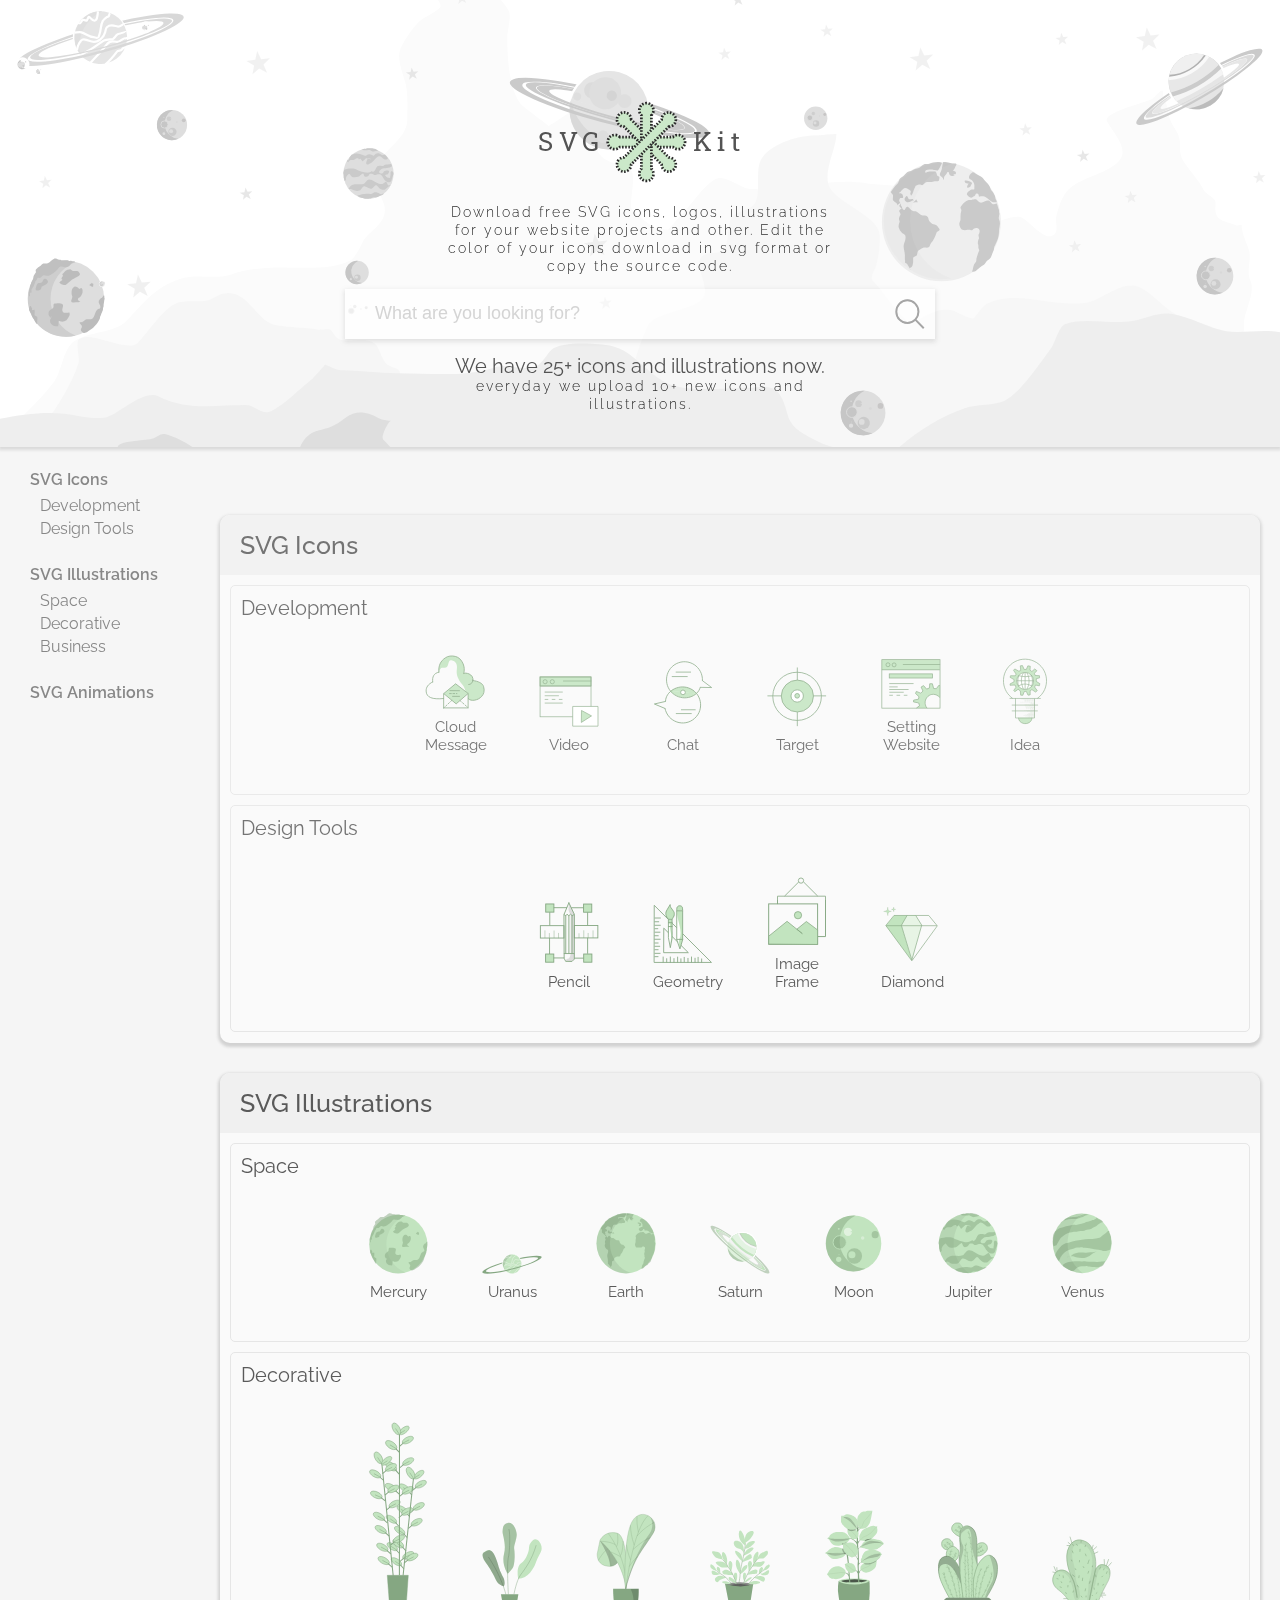
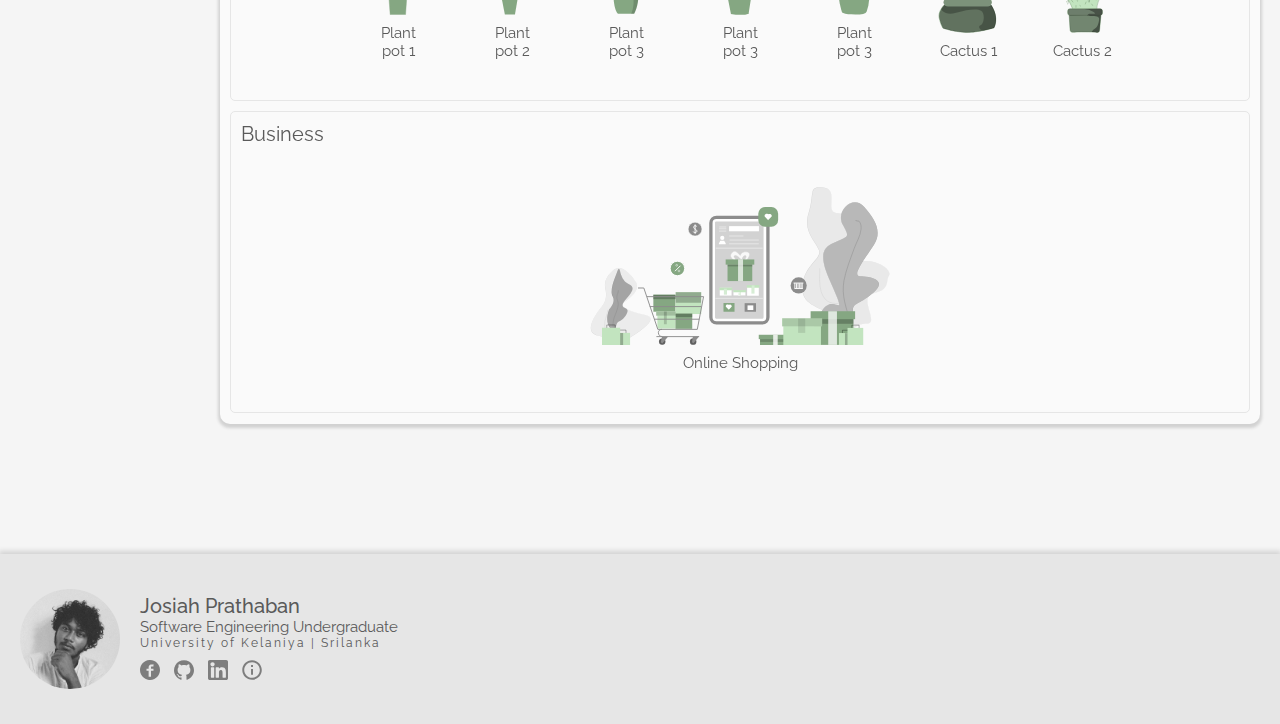
==== index.html @ 0be8b029 "add more svg's" ====
<!DOCTYPE html>
<html lang="en">

<head>
    <meta name="google-site-verification" content="XwmjQ0ol72VMu7U_x7olrv7PU5huY90fAf9SFKmdk5U" />
    <meta charset="UTF-8">
    <meta http-equiv="X-UA-Compatible" content="IE=edge">
    <meta name="viewport" content="width=device-width, initial-scale=1.0">
    <meta name="description" content="Download free SVG icons, logos, images for your website projects and other. Edit the color of your icons download in svg format or copy the source code.">
    <title>SVG-Kit</title>
    <link rel="icon" href="lib/images/svg-kit-icon.svg" type="image/svg" sizes="16x16">
    <link rel="stylesheet" href="lib/css/style.css">
    <link rel="stylesheet" href="lib/jquery-ui-1.12.1.custom/jquery-ui.css">
    <script src="lib/jquery-3.5.1/jquery-3.5.1.min.js"></script>
    <script src="lib/jquery-ui-1.12.1.custom/jquery-ui.js"></script>
</head>

<body>
    <div class="preload" id="loading">
        <img src="lib/images/loading.svg">
    </div>

    <div class="header">

        <img src="lib/images/svg-kit.svg"><br/>
        <p> Download free SVG icons, logos, illustrations for your website projects and other. Edit the color of your icons download in svg format or copy the source code.</p><br/>
        <div class="search"><input id="search" type="text" placeholder="What are you looking for?">
            <a id="searchbutton"><img src="lib/images/search-svgrepo-com.svg"></a>
            <a id="clearbutton">&times</a>
        </div>

    </div>
    <div class="navback" id="navback"></div>

    <div class="git" id="git">
        <iframe src="https://ghbtns.com/github-btn.html?user=josiahprathaban&repo=svg-kit&type=star&count=true" frameborder="0" scrolling="0" width="80" height="20" title="GitHub"></iframe>
        <iframe src="https://ghbtns.com/github-btn.html?user=josiahprathaban&type=follow&count=true" frameborder="0" scrolling="0" width="200" height="20" title="GitHub"></iframe>
    </div>
    <div id="mobilenav">
        <span class="mobilenav">&#9776;</span>
        <img src="lib/images/svg-kit.svg"><br><br>
    </div>
    <div class="contend">
        <div>

            <div class="nav" id="nav">
                <div class="navclose"><a>&times</a></div>
                <a href="#icons" class="main"> SVG Icons</a>
                <a href="#development" class="sub"> Development</a>
                <a href="#designTools" class="sub"> Design Tools</a>

                <a href="#illustrations" class="main"> SVG Illustrations</a>
                <a href="#space" class="sub"> Space</a>
                <a href="#decorative" class="sub"> Decorative</a>
                <a href="#business" class="sub"> Business</a>

                <a href="#illustrations" class="main"> SVG Animations</a>
            </div>
        </div>

        <div>
            <div id="searchResult">Search Result:
                <span id="notfound"> Secrch not found!</span>
                <div class="result"></div>
            </div>
            <div id="icons" class="icons-grid">
                <h1>SVG Icons</h1>
                <div id="development" class="cato">
                    <h4>Development</h4>
                    <a class="downloadable">
                        <div class="icon" name="Cloud Message">
                            <img src="res/Icons/Development/cloud-message.svg">
                            <h3>Cloud Message</h3>

                        </div>
                    </a>
                    <a class="downloadable">
                        <div class="icon" name="Video">
                            <img src="res/Icons/Development/video.svg">
                            <h3>Video</h3>

                        </div>
                    </a>
                    <a class="downloadable">
                        <div class="icon" name="Chat">
                            <img src="res/Icons/Development/chat.svg">
                            <h3>Chat</h3>

                        </div>
                    </a>

                    <a class="downloadable">
                        <div class="icon" name="Target">
                            <img src="res/Icons/Development/target.svg">
                            <h3>Target</h3>

                        </div>
                    </a>
                    <a class="downloadable">
                        <div class="icon" name="Setting Website">
                            <img src="res/Icons/Development/setting-website.svg">
                            <h3>Setting Website</h3>

                        </div>
                    </a>
                    <a class="downloadable">
                        <div class="icon" name="Idea">
                            <img src="res/Icons/Development/idea.svg">
                            <h3>Idea</h3>

                        </div>
                    </a>

                </div>

                <div id="designTools" class="cato">
                    <h4>Design Tools</h4>
                    <a class="downloadable">
                        <div class="icon" name="Pencil">
                            <img src="res/Icons/DesignTools/pencil.svg">
                            <h3>Pencil</h3>

                        </div>
                    </a>
                    <a class="downloadable">
                        <div class="icon" name="Geometry">
                            <img src="res/Icons/DesignTools/geometry.svg">
                            <h3>Geometry</h3>

                        </div>
                    </a>
                    <a class="downloadable">
                        <div class="icon" name="Image Frame">
                            <img src="res/Icons/DesignTools/image-frame.svg">
                            <h3>Image Frame</h3>

                        </div>
                    </a>
                    <a class="downloadable">
                        <div class="icon" name="Diamond">
                            <img src="res/Icons/DesignTools/diamond.svg">
                            <h3>Diamond</h3>

                        </div>
                    </a>

                </div>
            </div>
            <div id="illustrations" class="icons-grid">
                <h1>SVG Illustrations</h1>
                <div id="space" class="cato">
                    <h4>Space</h4>
                    <a class="downloadable">
                        <div class="icon" name="Mercury">
                            <img src="res/Illustrations/space/mercury.svg">
                            <h3>Mercury</h3>
                        </div>
                    </a>
                    <a class="downloadable">
                        <div class="icon" name="Uranus">
                            <img src="res/Illustrations/space/uranus.svg">
                            <h3>Uranus</h3>
                        </div>
                    </a>
                    <a class="downloadable">
                        <div class="icon" name="Earth">
                            <img src="res/Illustrations/space/earth.svg">
                            <h3>Earth</h3>
                        </div>
                    </a>
                    <a class="downloadable">
                        <div class="icon" name="Saturn">
                            <img src="res/Illustrations/space/saturn.svg">
                            <h3>Saturn</h3>
                        </div>
                    </a>
                    <a class="downloadable">
                        <div class="icon" name="Moon">
                            <img src="res/Illustrations/space/moon.svg">
                            <h3>Moon</h3>
                        </div>
                    </a>
                    <a class="downloadable">
                        <div class="icon" name="Jupiter">
                            <img src="res/Illustrations/space/jupiter.svg">
                            <h3>Jupiter</h3>
                        </div>
                    </a>
                    <a class="downloadable">
                        <div class="icon" name="Venus">
                            <img src="res/Illustrations/space/venus.svg">
                            <h3>Venus</h3>
                        </div>
                    </a>
                </div>
                <div id="decorative" class="cato">
                    <h4>Decorative</h4>
                    <a class="downloadable">
                        <div class="icon" name="Plant pot 1">
                            <img src="res/Illustrations/Decrotives/plant1.svg">
                            <h3>Plant pot 1</h3>
                        </div>
                    </a>
                    <a class="downloadable">
                        <div class="icon" name="Plant pot 2">
                            <img src="res/Illustrations/Decrotives/plant2.svg">
                            <h3>Plant pot 2</h3>
                        </div>
                    </a>
                    <a class="downloadable">
                        <div class="icon" name="Plant pot 3">
                            <img src="res/Illustrations/Decrotives/plant3.svg">
                            <h3>Plant pot 3</h3>
                        </div>
                    </a>
                    <a class="downloadable">
                        <div class="icon" name="Plant pot 4">
                            <img src="res/Illustrations/Decrotives/plant4.svg">
                            <h3>Plant pot 3</h3>
                        </div>
                    </a>
                    <a class="downloadable">
                        <div class="icon" name="Plant pot 5">
                            <img src="res/Illustrations/Decrotives/plant5.svg">
                            <h3>Plant pot 3</h3>
                        </div>
                    </a>
                    <a class="downloadable">
                        <div class="icon" name="Plant pot cactus 1">
                            <img src="res/Illustrations/Decrotives/cactus1.svg">
                            <h3>Cactus 1</h3>
                        </div>
                    </a>
                    <a class="downloadable">
                        <div class="icon" name="Plant pot cactus 2">
                            <img src="res/Illustrations/Decrotives/cactus2.svg">
                            <h3>Cactus 2</h3>
                        </div>
                    </a>
                </div>

                <div id="business" class="cato">
                    <h4>Business</h4>
                    <a class="downloadable">
                        <div class="icon image" name="Online Shopping">
                            <img src="res/Illustrations/Busianess/onlineshopping_2.svg">
                            <h3>Online Shopping</h3>
                        </div>
                    </a>
                </div>
            </div>

        </div>
    </div>




    <div class="footer">
        <img src="lib/images/dd.jpg">
        <div>
            <h1>Josiah Prathaban</h1>
            <h4>Software Engineering Undergraduate</h4>
            <h3>University of Kelaniya | Srilanka</h3>
            <a href="https://www.facebook.com/josiah.prathaban" target="_blank"><img src="lib/images/facebook-media-social-like-network-fb-icon.svg"></a>
            <a href="https://github.com/josiahprathaban" target="_blank"><img src="lib/images/github-logo.svg"></a>
            <a href="https://www.linkedin.com/in/josiahprathaban" target="_blank"><img src="lib/images/linkedin.svg"></a>
            <a href="https://josiahprathaban.me/" target="_blank"><img src="lib/images/info_black_24dp.svg"></a>

        </div>

    </div>





    <div id="download_popup" class="popup">

        <div class="popup-content">
            <span class="close">&times;</span>
            <h2></h2>
            <div class="view-grid">
                <div class="view"></div>
                <div>
                    <div class="color-picker-icon">
                        <input type="color" id="border_color" name="favcolor" value="#85a782"><span> : Select Border color</span>

                        <input type="color" id="back_color" name="favcolor" value="#c2e4bf"><span> : Select Background color </span>
                    </div>
                    <div class="color-picker-img">
                        <input type="color" id="color1" name="favcolor" value="#8a8a8a"><span> : Select color 1</span>
                        <input type="color" id="color2" name="favcolor" value="#85a782"><span> : Select color 2</span>
                        <input type="color" id="color3" name="favcolor" value="#c2e4bf"><span> : Select color 3</span>
                        <input type="color" id="color4" name="favcolor" value="#d4d4d4"><span> : Select color 4</span>
                    </div>
                    <div class="a">
                        <a class="download" href-lang='image/svg+xml' download><img height="15px" src="lib/images/down-arrow.svg"> Download SVG</a>
                    </div>
                </div>

            </div>
            <div class="cpy">
                <button id="copy"><img src="lib/images/copy.svg" height="20px"> Copy Code</button>
            </div>

            <div id="code" class="code"></div>

        </div>

    </div>

    <script>
        let numItems = $('.icon').length;


        $(window).on('load', function() {
            $('.header').append("<h5> We have " + numItems + "+ icons and illustrations now.</h5><p>everyday we upload 10+ new icons and illustrations.</p>")
            $('#loading').fadeOut(1000);

        });

        $(".mobilenav").on("click", function() {
            $("#nav").show("slide")
            $(".navback").show()
        })
        $(".navclose a").on("click", function() {
            $("#nav").hide("slide")
            $(".navback").hide()
        })

        let navbar = document.getElementById("nav");
        let sticky = nav.offsetTop;

        $(window).scroll(function() {
                if ($(window).width() > 720) {
                    if (window.pageYOffset >= sticky + 100) {
                        $("#nav").addClass("sticky");

                    } else {
                        $("#nav").removeClass("sticky");
                    }
                } else {

                    if (window.pageYOffset >= sticky + 400) {
                        $("#mobilenav").addClass("stickymob");
                        $("#mobilenav img").show()

                    } else {
                        $("#mobilenav").removeClass("stickymob");
                        $("#mobilenav img").hide()
                    }
                }
            })
            //clean code 

        //$(window).on('resize',function(){  -->
        //     location.reload();
        // }); 


        let popup = document.getElementById("download_popup");
        let navback = document.getElementById("navback");

        $(".downloadable").on("click", function() {
            if ($(this).children('.icon').hasClass('image')) {
                $(".color-picker-icon").hide()
                $(".color-picker-img").show()
                $(".view-grid").addClass('big-grid')
                $(".view").addClass('big-view')
            } else {
                $(".color-picker-img").hide()
                $(".color-picker-icon").show()
                $(".view-grid").removeClass('big-grid')
                $(".view").removeClass('big-view')
            }

            let title = $(this).children('.icon').attr('name');
            $('.popup-content').children('h2').replaceWith("<h2>" + title + "</h2>")
            $('a.download').attr('download', title + ".svg");

            $.get($(this).children('.icon').children('img').attr('src'), function(data) {
                $(".view").append(data)
                $(".view > svg > script").detach()
                $(".view > svg").contents().each(function() {
                    if (this.nodeType === Node.COMMENT_NODE) {
                        $(this).remove();
                    }
                });
                $(".code").text($(".view").html())
                a(String($(".view").html()));

            }, 'text');
            $("#download_popup").fadeIn()

        })

        $(".close").on("click", function() {
            $("#download_popup").fadeOut(function() {
                $(".view").empty()
                $("#border_color").val('#85a782')
                $("#back_color").val('#c2e4bf')
                $("#color1").val('#8a8a8a')
                $("#color2").val('#85a782')
                $("#color3").val('#c2e4bf')
                $("#color4").val('#d4d4d4')
                $('.download').css('background-color', 'rgb(194, 228, 191)');
                $('.close').css('color', 'rgb(133, 167, 130');
                $(".code").css('color', 'rgb(133, 167, 130');
                $('.popup-content').css('border-color', 'rgb(194, 228, 191)');
                $(':root').css('--text-selection', 'rgb(194, 228, 191)');
            });

        })

        $(window).on("click", function(event) {
            if (event.target == navback) {
                $("#nav").hide("slide")
                $(".navback").hide()
            }
            if (event.target == popup) {
                $("#download_popup").fadeOut(function() {
                    $(".view").empty()
                    $("#border_color").val('#85a782')
                    $("#back_color").val('#c2e4bf')
                    $("#color1").val('#8a8a8a')
                    $("#color2").val('#85a782')
                    $("#color3").val('#c2e4bf')
                    $("#color4").val('#d4d4d4')
                    $('.download').css('background-color', 'rgb(194, 228, 191)');
                    $('.close').css('color', 'rgb(133, 167, 130');
                    $(".code").css('color', 'rgb(133, 167, 130');
                    $('.popup-content').css('border-color', 'rgb(194, 228, 191)');
                    $(':root').css('--text-selection', 'rgb(194, 228, 191)');
                });

            }
        })

        $("#border_color").change(function() {
            $(".view > svg > style").replaceWith("<style>" +
                ":root{" +
                "--border-color:" + $(this).val() + ";" +
                "--back-color:" + $("#back_color").val() + ";" +
                "}" +
                "</style>");
            $(".code").text($(".view").html());
            a(String($(".view").html()));
            $('h2').css('color', $(this).val());
            $('.close').css('color', $(this).val());
            $(".code").css('color', $(this).val());
            $('.popup-content').css('border-color', $(this).val());
        });

        $("#back_color").change(function() {
            $(".view > svg > style").replaceWith("<style>" +
                ":root{" +
                "--border-color:" + $("#border_color").val() + ";" +
                "--back-color:" + $(this).val() + ";" +
                "}" +
                "</style>");
            $(".code").text($(".view").html());
            a(String($(".view").html()));
            $('.download').css('background-color', $(this).val());
            $(':root').css('--text-selection', $(this).val());
        });

        $("#color1").change(function() {
            $(".view > svg > style").replaceWith("<style>" +
                ":root{" +
                "--color1:" + $(this).val() + ";" +
                "--color2:" + $("#color2").val() + ";" +
                "--color3:" + $("#color3").val() + ";" +
                "--color4:" + $("#color4").val() + ";" +
                "}" +
                "</style>");
            $(".code").text($(".view").html());
            a(String($(".view").html()));
        });
        $("#color2").change(function() {
            $(".view > svg > style").replaceWith("<style>" +
                ":root{" +
                "--color2:" + $(this).val() + ";" +
                "--color1:" + $("#color1").val() + ";" +
                "--color3:" + $("#color3").val() + ";" +
                "--color4:" + $("#color4").val() + ";" +
                "}" +
                "</style>");
            $(".code").text($(".view").html());
            a(String($(".view").html()));
            $('h2').css('color', $(this).val());
            $('.close').css('color', $(this).val());
            $(".code").css('color', $(this).val());
            $('.popup-content').css('border-color', $(this).val());
        });
        $("#color3").change(function() {
            $(".view > svg > style").replaceWith("<style>" +
                ":root{" +
                "--color3:" + $(this).val() + ";" +
                "--color1:" + $("#color1").val() + ";" +
                "--color2:" + $("#color2").val() + ";" +
                "--color4:" + $("#color4").val() + ";" +
                "}" +
                "</style>");
            $(".code").text($(".view").html());
            a(String($(".view").html()));
            $('.download').css('background-color', $(this).val());
            $(':root').css('--text-selection', $(this).val());
        });
        $("#color4").change(function() {
            $(".view > svg > style").replaceWith("<style>" +
                ":root{" +
                "--color4:" + $(this).val() + ";" +
                "--color1:" + $("#color1").val() + ";" +
                "--color2:" + $("#color2").val() + ";" +
                "--color3:" + $("#color3").val() + ";" +
                "}" +
                "</style>");
            $(".code").text($(".view").html());
            a(String($(".view").html()));
        });





        function a(svg) {
            $('a.download').attr('href', 'data:image/svg+xml;utf-8,' + encodeURIComponent(svg));
        }

        $('#copy').on("click", function() {

            var $temp = $("<input>");
            $("body").append($temp);
            $temp.val($('#code').text()).select();
            document.execCommand("copy");
            $temp.remove();
        })


        $(document).on('contextmenu', 'img', function() {
            return false;
        })

        $("#searchbutton").on("click", function() {
            search();
        });

        $("#search").change(function() {
            search();
        });


        function search() {
            $(".result").empty()
            if ($("#search").val() != "" && $("#search").val() != " ") {
                $(".cato .icon").each(function() {
                    if ($(this).attr("name").toLowerCase().includes($("#search").val().toLowerCase())) {
                        $(".result").append($(this).parent().clone(true))
                    } else if ($("#search").val().toLowerCase().includes($(this).attr("name").toLowerCase())) {
                        $(".result").append($(this).parent().clone(true))
                    }

                })
                if ($(".result .icon").length == 0) {
                    $("#notfound").show()
                } else {
                    $("#notfound").hide()
                }
                $("#searchResult").show()
                $("#clearbutton").show()
            } else {
                $("#searchResult").hide()
                $("#clearbutton").hide()
            }

        }

        $("#clearbutton").on("click", function() {
            $("#search").val('')
            $("#clearbutton").hide()
            $("#searchResult").hide()
        })
    </script>

</body>

</html>
---- lib/css/style.css ----
@import url('https://fonts.googleapis.com/css2?family=Raleway:ital,wght@0,100;0,200;0,300;0,400;0,500;0,600;0,700;0,800;1,100;1,200;1,300;1,400;1,500;1,600;1,700;1,800;1,900&display=swap');
@import url('https://fonts.googleapis.com/css2?family=Roboto+Slab:wght@300;400;500;600&display=swap');
:root {
    --text-color-1: rgb(90, 90, 90);
    --text-color-2: rgb(51, 51, 51);
    --text-color-3: rgb(133, 167, 130);
    --border-color-1: rgb(194, 228, 191);
    --border-color-2: rgb(151, 190, 148);
    --back-color-1: rgba(80, 80, 80, 0.8);
    --back-color-2: rgb(194, 228, 191);
    --back-color-3: rgb(245, 245, 245);
    --back-color-4: rgb(236, 243, 235);
    --text-selection: rgb(194, 228, 191);
}

.preload {
    top: 0;
    margin: 0;
    width: 100vw;
    height: 100vh;
    position: fixed;
    z-index: 99;
    background-color: white;
    text-align: center;
}

.preload img {
    position: relative;
    top: calc(50vh - 40px);
    animation-name: loa;
    animation-duration: 3s;
    animation-timing-function: ease-in-out;
    animation-iteration-count: infinite;
}

@keyframes load {
    40% {
        transform: rotate(360deg);
    }
}

body {
    font-family: 'Raleway', sans-serif;
    -webkit-user-select: none;
    -khtml-user-select: none;
    -moz-user-select: none;
    -o-user-select: none;
    user-select: none;
    margin: 0;
    overflow-x: hidden;
    background-color: rgb(245, 245, 245);
}

.line {
    height: 20px;
    width: calc(100% - 310px);
    background-color: var(--back-color-3);
}

img {
    -moz-user-select: none;
    -webkit-user-select: none;
    -ms-user-select: none;
    user-select: none;
    -webkit-user-drag: none;
    -webkit-touch-callout: none;
}

h1,
h3,
h4,
h5,
h6,
p,
.code {
    -webkit-user-select: text;
    -khtml-user-select: text;
    -moz-user-select: text;
    -o-user-select: text;
    user-select: text;
}

.header {
    text-align: center;
    padding: 100px 20px 20px 20px;
    background-image: url(../images/banner/banner.svg);
    background-repeat: no-repeat;
    background-size: 100vw;
    background-position: center;
    background-color: rgb(255, 255, 255);
    box-shadow: 0px 2px 3px 1px rgba(49, 49, 49, 0.171);
}

.header p {
    font-size: 14px;
    letter-spacing: 2px;
    font-weight: 300;
    max-width: 400px;
    display: inline-block;
    line-height: 18px;
}

h5 {
    font-size: 20px;
    font-weight: 400;
    margin: -15px 0;
    color: var(--text-color-2);
}

#search {
    font-size: 18px;
    color: var(--text-color-3);
    padding: 10px 20px;
    width: 500px;
    height: 30px;
    border: none;
    outline: none;
    background-color: transparent;
}

.search {
    position: relative;
    background-color: rgba(255, 255, 255, 0.7);
    margin-bottom: 30px;
    width: 590px;
    height: 50px;
    display: inline-block;
    box-shadow: 0px 2px 5px 1px rgba(49, 49, 49, 0.15);
}

.search a {
    cursor: pointer;
    margin-right: 30px;
    position: relative;
}

#clearbutton {
    position: absolute;
    padding: 5px;
    font-size: 30px;
    right: 5%;
    color: var(--text-color-3);
    display: none;
}

#searchResult {
    display: none;
    margin: 20px;
    color: var(--text-color-3);
    font-weight: 600;
}

#searchResult span {
    display: none;
    color: var(--text-color-1);
    font-weight: 300;
    font-size: 15px;
}

.search a img {
    cursor: pointer;
    position: absolute;
    width: 30px;
    padding-top: 10px;
}

::placeholder {
    color: rgb(155, 155, 155);
    opacity: 0.5;
}

h1 {
    padding: 15px 20px;
    margin: 0%;
    border-radius: 10px 10px 0 0;
    background-color: rgb(240, 240, 240);
    text-align: left;
    font-size: 25px;
    font-weight: 500;
    color: var(--text-color-1);
}

@media only screen and (max-width: 950px) {
    .header {
        background-size: 1000px;
    }
}

.contend {
    display: grid;
    grid-template-columns: 200px auto;
}

.nav {
    margin-top: -60px;
    padding: 0 20px;
}

.mobilenav {
    font-size: 25px;
    font-weight: 500;
    color: var(--text-color-1);
    margin-left: 20px;
    display: none;
    cursor: pointer;
    padding: 2px 7px;
    background-color: rgb(226, 226, 226);
    border-radius: 5px;
}

#mobilenav img {
    top: 13px;
    left: calc(50vw - 50px);
    position: absolute;
    display: none;
    width: 100px;
}

.navclose {
    text-align: right;
    padding: 10px;
    font-size: 30px;
    color: var(--text-color-1);
    display: none;
}

.navclose a {
    cursor: pointer;
}

.navback {
    position: fixed;
    width: 100%;
    height: 100%;
    background-color: transparent;
    top: 0;
    left: 0;
    display: none;
}

.mobilenav:hover {
    background-color: rgb(218, 218, 218);
}

.mobilenav:active {
    background-color: rgb(206, 206, 206);
}

@media only screen and (max-width: 720px) {
    .navclose {
        display: block;
    }
    .search {
        width: 90%;
    }
    #search {
        width: calc(100% - 80px);
    }
    .contend {
        display: block;
    }
    .nav {
        overflow: auto;
        display: none;
        position: fixed;
        top: 60px;
        height: 100%;
        background-color: rgba(214, 214, 214, 0.95);
    }
    .mobilenav {
        display: inline;
    }
}

.nav a {
    color: var(--back-color-1);
}

.nav .main {
    display: block;
    padding: 5px 10px;
    font-weight: 600;
    margin-top: 20px;
}

.nav .sub {
    display: block;
    padding: 2px 20px;
}

a.sub:hover {
    font-weight: 500;
}

a.main:hover {
    font-weight: 700;
}

.sticky {
    position: fixed;
    top: 60px;
    height: 100%;
    overflow-y: auto;
}

.stickymob {
    position: fixed;
    padding-top: 18px;
    top: 0;
    width: 100%;
    background-color: rgb(246, 246, 246);
    box-shadow: 0px 2px 3px 2px rgba(49, 49, 49, 0.171);
}

a.main:active,
a.sub:active {
    background-color: rgb(235, 235, 235);
}

.icons-grid {
    border-radius: 10px;
    margin: 10px 20px;
    align-items: center;
    text-align: center;
    background-color: rgb(250, 250, 250);
    box-shadow: 0px 2px 3px 2px rgba(49, 49, 49, 0.171);
    padding-bottom: 1px;
    margin-bottom: 30px;
}

h4 {
    margin: 10px;
    text-align: left;
    font-size: 20px;
    font-weight: 400;
    color: var(--text-color-1);
    background-color: transparent
}

.cato {
    border-radius: 5px;
    border: 1px solid rgb(230, 230, 230);
    margin: 10px;
    padding-bottom: 15px;
}

.icon {
    padding: 20px;
    border-radius: 10px;
    margin: 5px;
    width: 60px;
    display: inline-block;
}

.icon:hover {
    cursor: pointer;
    border: 1px solid rgb(230, 230, 230);
}

.image {
    padding: 20px;
    border-radius: 10px;
    margin: 5px;
    width: calc(100vw - 110px);
    max-width: 300px;
    display: inline-block;
}

.image:hover {
    cursor: pointer;
    border: 1px solid rgb(230, 230, 230);
}

a {
    text-decoration: none;
}

h3 {
    margin: 5px 0 0 0;
    font-size: 15px;
    font-weight: 400;
    text-align: center;
    color: var(--text-color-1);
}

.popup {
    display: none;
    position: fixed;
    z-index: 1;
    padding-top: 100px;
    padding-bottom: 100px;
    left: 0;
    top: 0;
    width: 100%;
    height: 100%;
    overflow: auto;
    background-color: var(--back-color-1);
}

.popup-content {
    background-color: white;
    margin: auto;
    padding: 0px 30px;
    border: 1px solid var(--border-color-1);
    border-radius: 20px;
    width: 80%;
    margin-bottom: 200px;
}

.close {
    color: var(--text-color-3);
    float: right;
    font-size: 38px;
}

.close:hover,
.close:focus {
    color: var(--text-color-2);
    text-decoration: none;
    cursor: pointer;
}

h2 {
    font-weight: 500;
    color: var(--text-color-3);
    font-size: 30px;
}

.view-grid {
    display: grid;
    grid-template-columns: 50% 50%;
    align-items: center;
    justify-items: center;
}

.big-grid {
    grid-template-columns: 70% 30%;
}

.view {
    display: inline-block;
    position: relative;
    right: 0%;
    width: 100%;
    max-width: 300px;
}

.big-view {
    max-width: 100%;
}

.color-picker-icon input {
    cursor: pointer;
    margin: 10px;
    outline: none;
    border: none;
    height: 50px;
    width: 50px;
}

.color-picker-icon {
    display: grid;
    grid-template-columns: 70px auto;
    align-items: center;
    text-align: left;
    color: var(--text-color-2);
}

.color-picker-icon span {
    font-weight: 200;
}

.color-picker-img input {
    cursor: pointer;
    margin: 5px;
    outline: none;
    border: none;
    height: 50px;
    width: 50px;
}

.color-picker-img {
    display: grid;
    grid-template-columns: 70px auto;
    align-items: center;
    text-align: left;
    color: var(--text-color-2);
}

.color-picker-img span {
    font-weight: 200;
}

.a {
    margin-top: 50px;
    text-align: center;
}

.download {
    background-color: var(--back-color-2);
    padding: 20px;
    color: var(--text-color-2);
    border-radius: 10px;
    box-shadow: 0px 1px 1px 1px rgb(223, 223, 223);
}

.download:hover {
    box-shadow: 0px 3px 3px 1px rgb(223, 223, 223);
}

.code {
    padding: 20px;
    max-height: 300px;
    overflow: scroll;
    margin-top: 20px;
    margin-bottom: 30px;
    background-color: var(--back-color-3);
    color: var(--text-color-3);
}

button {
    font-family: inherit;
    font-size: 15px;
    padding: 10px;
    outline: none;
    border: none;
    cursor: pointer;
    color: rgb(150, 150, 150);
    font-weight: 600;
}

.cpy {
    margin-top: 10px;
    margin-bottom: -10px;
    text-align: right;
}

button:hover,
button:active {
    background-color: rgb(231, 231, 231);
}

button:active {
    background-color: rgb(219, 219, 219);
}

@media only screen and (max-width: 650px) {
    .view-grid {
        display: block;
        text-align: center;
        margin-bottom: 50px;
    }
}

 ::-moz-selection {
    background: var(--text-selection);
}

 ::selection {
    background: var(--text-selection);
}

.git {
    margin: 20px;
}

iframe {
    float: right;
    margin-bottom: 10px;
    text-align: right;
}

.footer {
    position: sticky;
    margin: 100px 0 0 0;
    background-color: rgb(230, 230, 230);
    padding: 20px;
    display: grid;
    grid-template-columns: 100px auto auto;
    box-shadow: 0px -2px 5px 1px rgba(49, 49, 49, 0.171);
    align-items: center;
}

.footer img {
    display: inline-block;
    width: 100px;
    border-radius: 50px;
}

.footer div {
    align-items: center;
    display: inline-block;
    padding: 20px;
}

.footer h1 {
    color: var(--text-color-1);
    text-align: left;
    padding: 0;
    margin: 0;
    font-size: 20px;
    background-color: transparent;
}

.footer h4 {
    color: var(--text-color-1);
    text-align: left;
    padding: 0;
    margin: 0;
    font-size: 15px;
    background-color: transparent;
}

.footer h3 {
    margin-top: 2px;
    color: var(--text-color-1);
    text-align: left;
    padding: 0;
    margin: 0;
    font-size: 12px;
    background-color: transparent;
    letter-spacing: 2px;
    margin-bottom: 10px;
}

.footer a {
    padding-right: 10px;
    opacity: 0.8;
}

.footer a:hover {
    opacity: 1;
}

.footer a img {
    width: 20px;
    border-radius: 0;
}
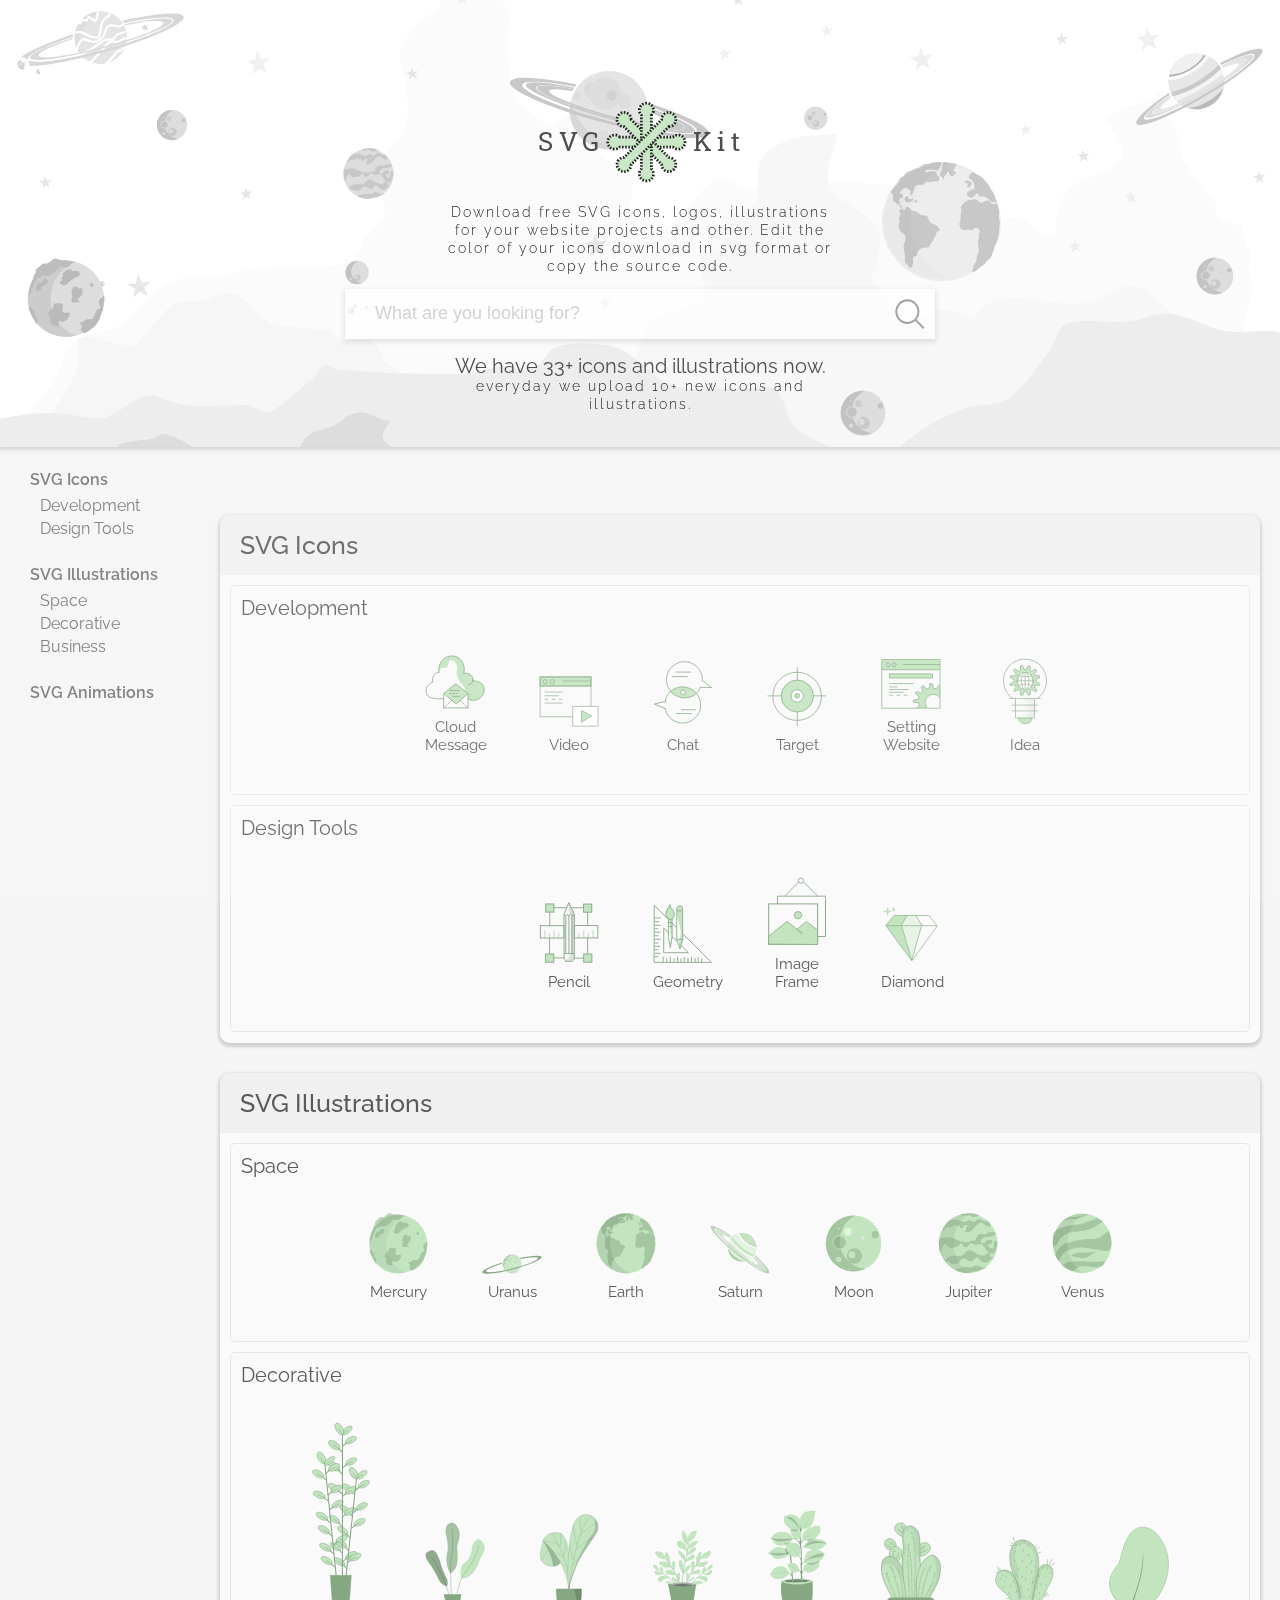
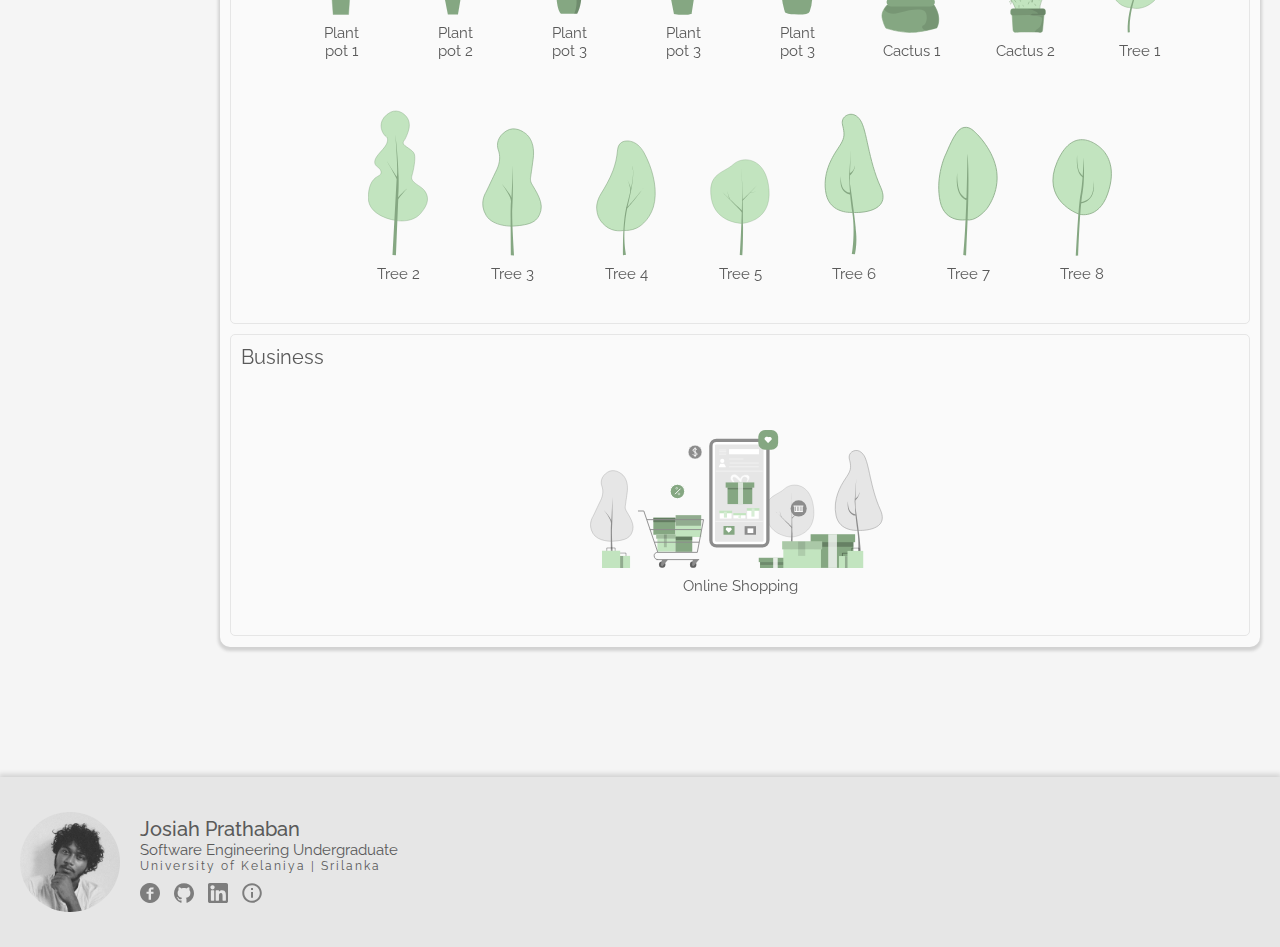
==== commit fabdf962: "add more svg's" ====
--- a/index.html
+++ b/index.html
@@ -237,6 +237,54 @@
                             <h3>Cactus 2</h3>
                         </div>
                     </a>
+                    <a class="downloadable">
+                        <div class="icon" name="Tree 1">
+                            <img src="res/Illustrations/Decrotives/tree1.svg">
+                            <h3>Tree 1</h3>
+                        </div>
+                    </a>
+                    <a class="downloadable">
+                        <div class="icon" name="Tree 2">
+                            <img src="res/Illustrations/Decrotives/tree2.svg">
+                            <h3>Tree 2</h3>
+                        </div>
+                    </a>
+                    <a class="downloadable">
+                        <div class="icon" name="Tree 3">
+                            <img src="res/Illustrations/Decrotives/tree3.svg">
+                            <h3>Tree 3</h3>
+                        </div>
+                    </a>
+                    <a class="downloadable">
+                        <div class="icon" name="Tree 4">
+                            <img src="res/Illustrations/Decrotives/tree4.svg">
+                            <h3>Tree 4</h3>
+                        </div>
+                    </a>
+                    <a class="downloadable">
+                        <div class="icon" name="Tree 5">
+                            <img src="res/Illustrations/Decrotives/tree5.svg">
+                            <h3>Tree 5</h3>
+                        </div>
+                    </a>
+                    <a class="downloadable">
+                        <div class="icon" name="Tree 6">
+                            <img src="res/Illustrations/Decrotives/tree6.svg">
+                            <h3>Tree 6</h3>
+                        </div>
+                    </a>
+                    <a class="downloadable">
+                        <div class="icon" name="Tree 7">
+                            <img src="res/Illustrations/Decrotives/tree7.svg">
+                            <h3>Tree 7</h3>
+                        </div>
+                    </a>
+                    <a class="downloadable">
+                        <div class="icon" name="Tree 8">
+                            <img src="res/Illustrations/Decrotives/tree8.svg">
+                            <h3>Tree 8</h3>
+                        </div>
+                    </a>
                 </div>
 
                 <div id="business" class="cato">
@@ -310,277 +358,7 @@
 
     </div>
 
-    <script>
-        let numItems = $('.icon').length;
-
-
-        $(window).on('load', function() {
-            $('.header').append("<h5> We have " + numItems + "+ icons and illustrations now.</h5><p>everyday we upload 10+ new icons and illustrations.</p>")
-            $('#loading').fadeOut(1000);
-
-        });
-
-        $(".mobilenav").on("click", function() {
-            $("#nav").show("slide")
-            $(".navback").show()
-        })
-        $(".navclose a").on("click", function() {
-            $("#nav").hide("slide")
-            $(".navback").hide()
-        })
-
-        let navbar = document.getElementById("nav");
-        let sticky = nav.offsetTop;
-
-        $(window).scroll(function() {
-                if ($(window).width() > 720) {
-                    if (window.pageYOffset >= sticky + 100) {
-                        $("#nav").addClass("sticky");
-
-                    } else {
-                        $("#nav").removeClass("sticky");
-                    }
-                } else {
-
-                    if (window.pageYOffset >= sticky + 400) {
-                        $("#mobilenav").addClass("stickymob");
-                        $("#mobilenav img").show()
-
-                    } else {
-                        $("#mobilenav").removeClass("stickymob");
-                        $("#mobilenav img").hide()
-                    }
-                }
-            })
-            //clean code 
-
-        //$(window).on('resize',function(){  -->
-        //     location.reload();
-        // }); 
-
-
-        let popup = document.getElementById("download_popup");
-        let navback = document.getElementById("navback");
-
-        $(".downloadable").on("click", function() {
-            if ($(this).children('.icon').hasClass('image')) {
-                $(".color-picker-icon").hide()
-                $(".color-picker-img").show()
-                $(".view-grid").addClass('big-grid')
-                $(".view").addClass('big-view')
-            } else {
-                $(".color-picker-img").hide()
-                $(".color-picker-icon").show()
-                $(".view-grid").removeClass('big-grid')
-                $(".view").removeClass('big-view')
-            }
-
-            let title = $(this).children('.icon').attr('name');
-            $('.popup-content').children('h2').replaceWith("<h2>" + title + "</h2>")
-            $('a.download').attr('download', title + ".svg");
-
-            $.get($(this).children('.icon').children('img').attr('src'), function(data) {
-                $(".view").append(data)
-                $(".view > svg > script").detach()
-                $(".view > svg").contents().each(function() {
-                    if (this.nodeType === Node.COMMENT_NODE) {
-                        $(this).remove();
-                    }
-                });
-                $(".code").text($(".view").html())
-                a(String($(".view").html()));
-
-            }, 'text');
-            $("#download_popup").fadeIn()
-
-        })
-
-        $(".close").on("click", function() {
-            $("#download_popup").fadeOut(function() {
-                $(".view").empty()
-                $("#border_color").val('#85a782')
-                $("#back_color").val('#c2e4bf')
-                $("#color1").val('#8a8a8a')
-                $("#color2").val('#85a782')
-                $("#color3").val('#c2e4bf')
-                $("#color4").val('#d4d4d4')
-                $('.download').css('background-color', 'rgb(194, 228, 191)');
-                $('.close').css('color', 'rgb(133, 167, 130');
-                $(".code").css('color', 'rgb(133, 167, 130');
-                $('.popup-content').css('border-color', 'rgb(194, 228, 191)');
-                $(':root').css('--text-selection', 'rgb(194, 228, 191)');
-            });
-
-        })
-
-        $(window).on("click", function(event) {
-            if (event.target == navback) {
-                $("#nav").hide("slide")
-                $(".navback").hide()
-            }
-            if (event.target == popup) {
-                $("#download_popup").fadeOut(function() {
-                    $(".view").empty()
-                    $("#border_color").val('#85a782')
-                    $("#back_color").val('#c2e4bf')
-                    $("#color1").val('#8a8a8a')
-                    $("#color2").val('#85a782')
-                    $("#color3").val('#c2e4bf')
-                    $("#color4").val('#d4d4d4')
-                    $('.download').css('background-color', 'rgb(194, 228, 191)');
-                    $('.close').css('color', 'rgb(133, 167, 130');
-                    $(".code").css('color', 'rgb(133, 167, 130');
-                    $('.popup-content').css('border-color', 'rgb(194, 228, 191)');
-                    $(':root').css('--text-selection', 'rgb(194, 228, 191)');
-                });
-
-            }
-        })
-
-        $("#border_color").change(function() {
-            $(".view > svg > style").replaceWith("<style>" +
-                ":root{" +
-                "--border-color:" + $(this).val() + ";" +
-                "--back-color:" + $("#back_color").val() + ";" +
-                "}" +
-                "</style>");
-            $(".code").text($(".view").html());
-            a(String($(".view").html()));
-            $('h2').css('color', $(this).val());
-            $('.close').css('color', $(this).val());
-            $(".code").css('color', $(this).val());
-            $('.popup-content').css('border-color', $(this).val());
-        });
-
-        $("#back_color").change(function() {
-            $(".view > svg > style").replaceWith("<style>" +
-                ":root{" +
-                "--border-color:" + $("#border_color").val() + ";" +
-                "--back-color:" + $(this).val() + ";" +
-                "}" +
-                "</style>");
-            $(".code").text($(".view").html());
-            a(String($(".view").html()));
-            $('.download').css('background-color', $(this).val());
-            $(':root').css('--text-selection', $(this).val());
-        });
-
-        $("#color1").change(function() {
-            $(".view > svg > style").replaceWith("<style>" +
-                ":root{" +
-                "--color1:" + $(this).val() + ";" +
-                "--color2:" + $("#color2").val() + ";" +
-                "--color3:" + $("#color3").val() + ";" +
-                "--color4:" + $("#color4").val() + ";" +
-                "}" +
-                "</style>");
-            $(".code").text($(".view").html());
-            a(String($(".view").html()));
-        });
-        $("#color2").change(function() {
-            $(".view > svg > style").replaceWith("<style>" +
-                ":root{" +
-                "--color2:" + $(this).val() + ";" +
-                "--color1:" + $("#color1").val() + ";" +
-                "--color3:" + $("#color3").val() + ";" +
-                "--color4:" + $("#color4").val() + ";" +
-                "}" +
-                "</style>");
-            $(".code").text($(".view").html());
-            a(String($(".view").html()));
-            $('h2').css('color', $(this).val());
-            $('.close').css('color', $(this).val());
-            $(".code").css('color', $(this).val());
-            $('.popup-content').css('border-color', $(this).val());
-        });
-        $("#color3").change(function() {
-            $(".view > svg > style").replaceWith("<style>" +
-                ":root{" +
-                "--color3:" + $(this).val() + ";" +
-                "--color1:" + $("#color1").val() + ";" +
-                "--color2:" + $("#color2").val() + ";" +
-                "--color4:" + $("#color4").val() + ";" +
-                "}" +
-                "</style>");
-            $(".code").text($(".view").html());
-            a(String($(".view").html()));
-            $('.download').css('background-color', $(this).val());
-            $(':root').css('--text-selection', $(this).val());
-        });
-        $("#color4").change(function() {
-            $(".view > svg > style").replaceWith("<style>" +
-                ":root{" +
-                "--color4:" + $(this).val() + ";" +
-                "--color1:" + $("#color1").val() + ";" +
-                "--color2:" + $("#color2").val() + ";" +
-                "--color3:" + $("#color3").val() + ";" +
-                "}" +
-                "</style>");
-            $(".code").text($(".view").html());
-            a(String($(".view").html()));
-        });
-
-
-
-
-
-        function a(svg) {
-            $('a.download').attr('href', 'data:image/svg+xml;utf-8,' + encodeURIComponent(svg));
-        }
-
-        $('#copy').on("click", function() {
-
-            var $temp = $("<input>");
-            $("body").append($temp);
-            $temp.val($('#code').text()).select();
-            document.execCommand("copy");
-            $temp.remove();
-        })
-
-
-        $(document).on('contextmenu', 'img', function() {
-            return false;
-        })
-
-        $("#searchbutton").on("click", function() {
-            search();
-        });
-
-        $("#search").change(function() {
-            search();
-        });
-
-
-        function search() {
-            $(".result").empty()
-            if ($("#search").val() != "" && $("#search").val() != " ") {
-                $(".cato .icon").each(function() {
-                    if ($(this).attr("name").toLowerCase().includes($("#search").val().toLowerCase())) {
-                        $(".result").append($(this).parent().clone(true))
-                    } else if ($("#search").val().toLowerCase().includes($(this).attr("name").toLowerCase())) {
-                        $(".result").append($(this).parent().clone(true))
-                    }
-
-                })
-                if ($(".result .icon").length == 0) {
-                    $("#notfound").show()
-                } else {
-                    $("#notfound").hide()
-                }
-                $("#searchResult").show()
-                $("#clearbutton").show()
-            } else {
-                $("#searchResult").hide()
-                $("#clearbutton").hide()
-            }
-
-        }
-
-        $("#clearbutton").on("click", function() {
-            $("#search").val('')
-            $("#clearbutton").hide()
-            $("#searchResult").hide()
-        })
+    <script src="lib/js/script.js">
     </script>
 
 </body>
--- a/lib/css/style.css
+++ b/lib/css/style.css
@@ -182,7 +182,7 @@
 
 @media only screen and (max-width: 950px) {
     .header {
-        background-size: 1000px;
+        background-size: 1100px;
     }
 }
 
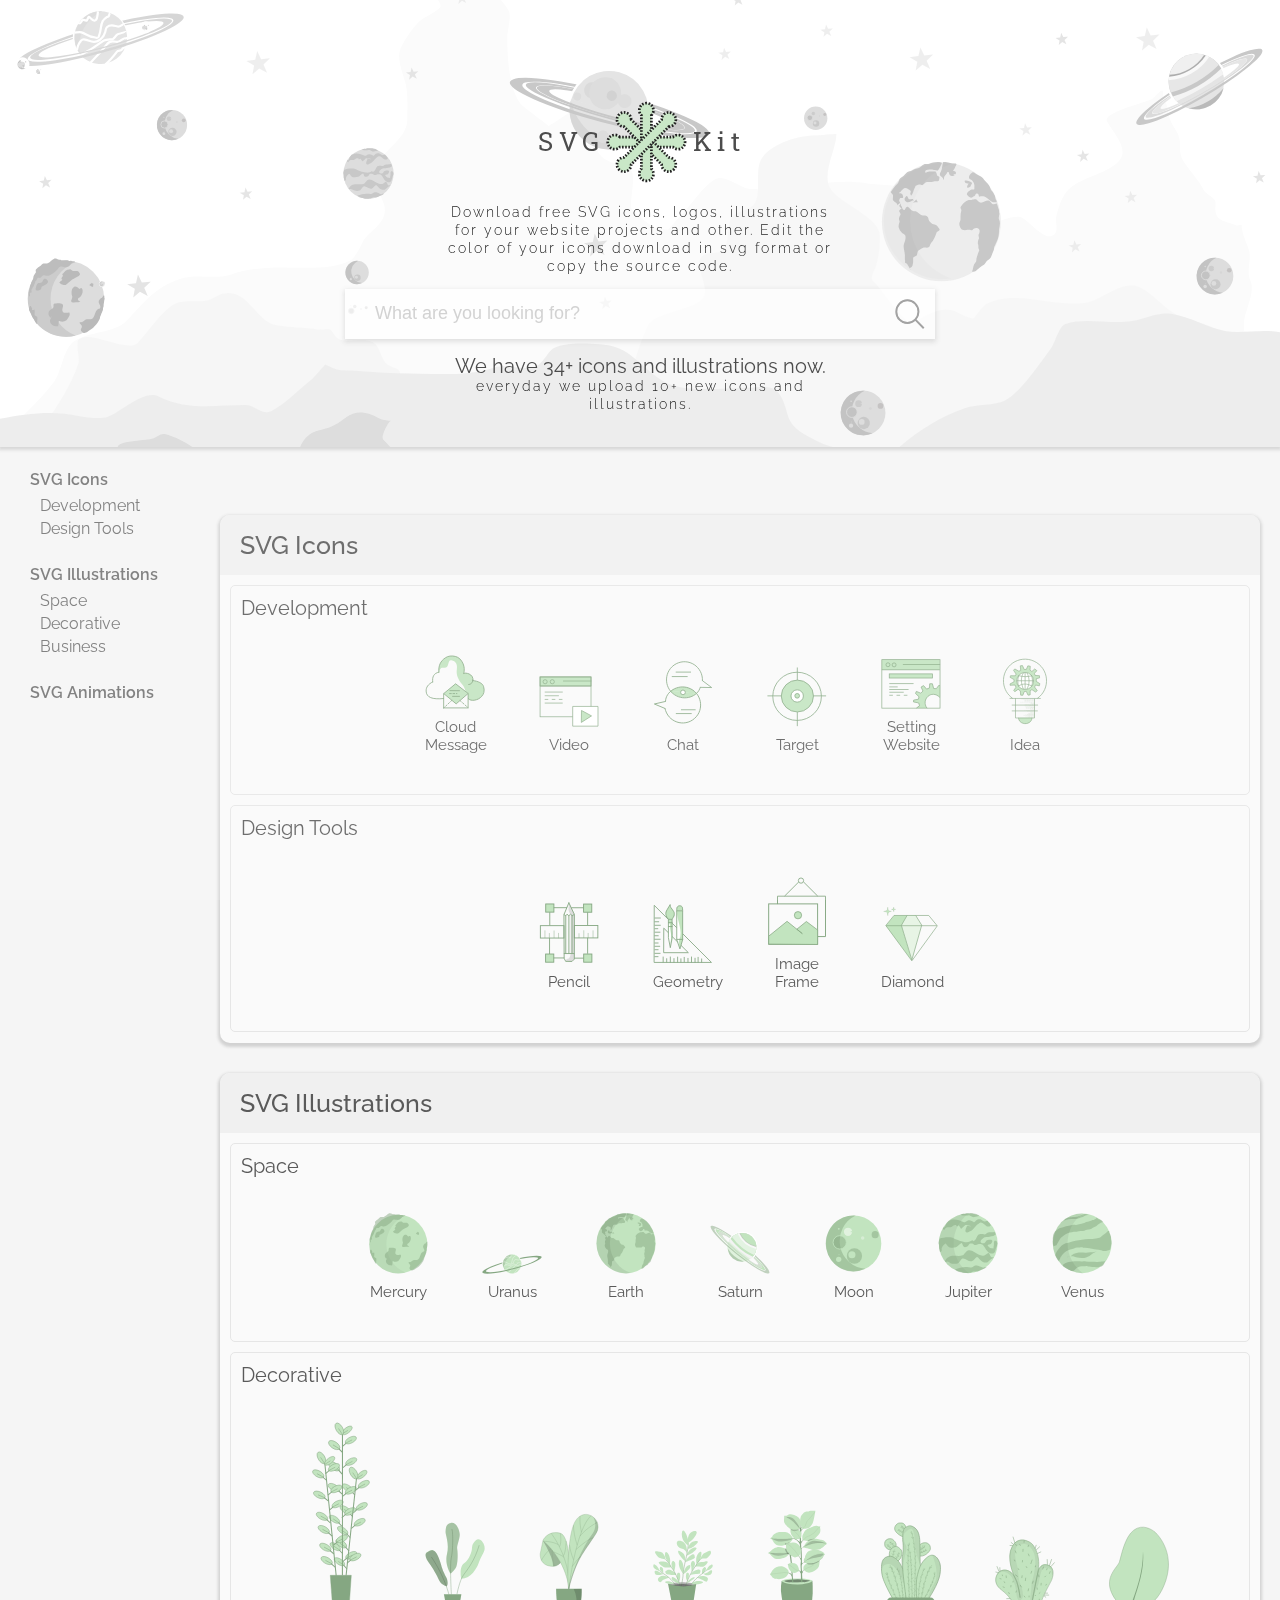
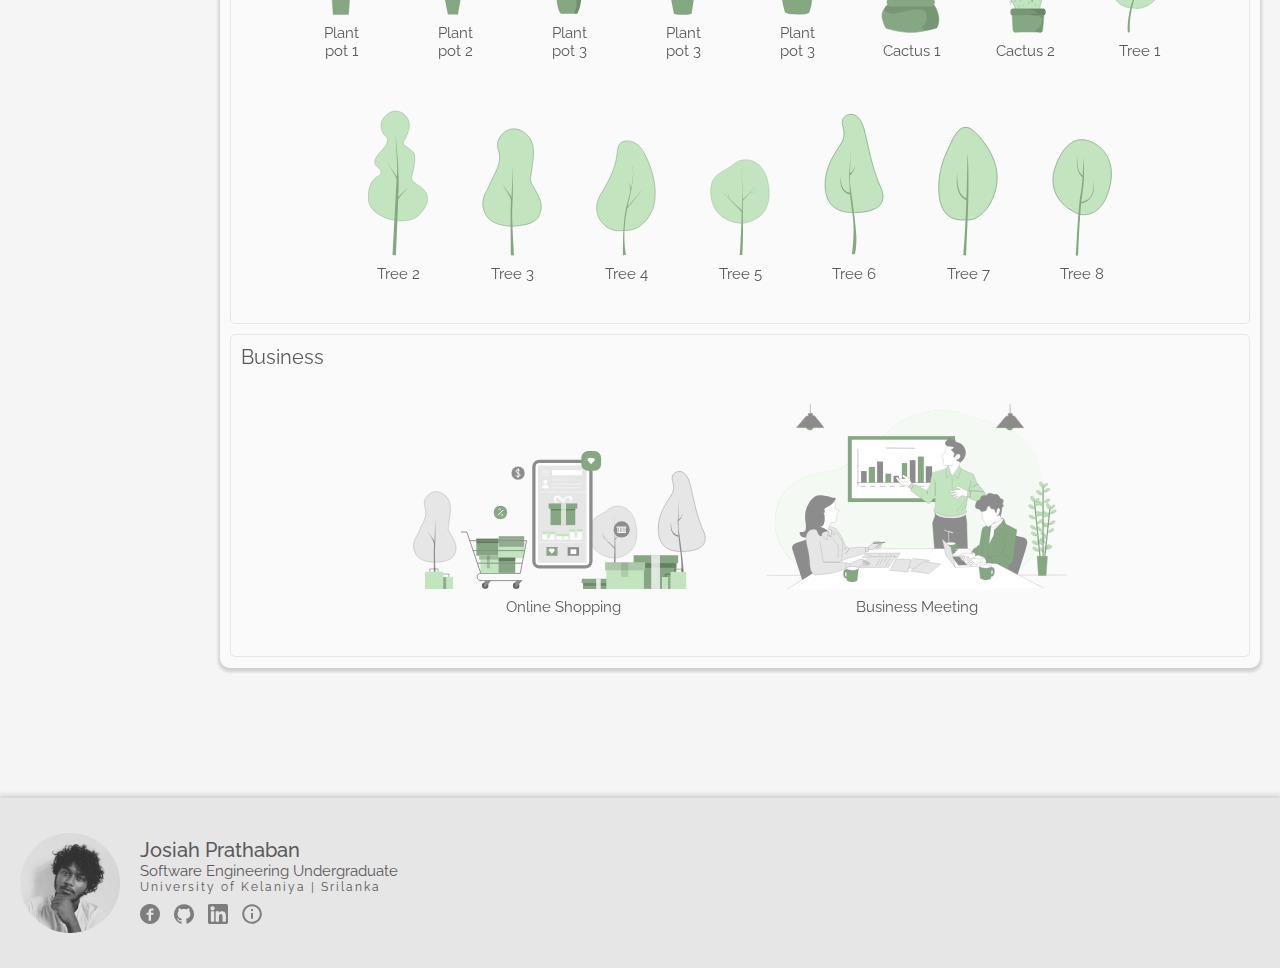
==== commit 321a003c: "add more svg's" ====
--- a/index.html
+++ b/index.html
@@ -295,6 +295,12 @@
                             <h3>Online Shopping</h3>
                         </div>
                     </a>
+                    <a class="downloadable">
+                        <div class="icon image" name="Business Meeting">
+                            <img src="res/Illustrations/Busianess/businessmeeting.svg">
+                            <h3>Business Meeting</h3>
+                        </div>
+                    </a>
                 </div>
             </div>
 
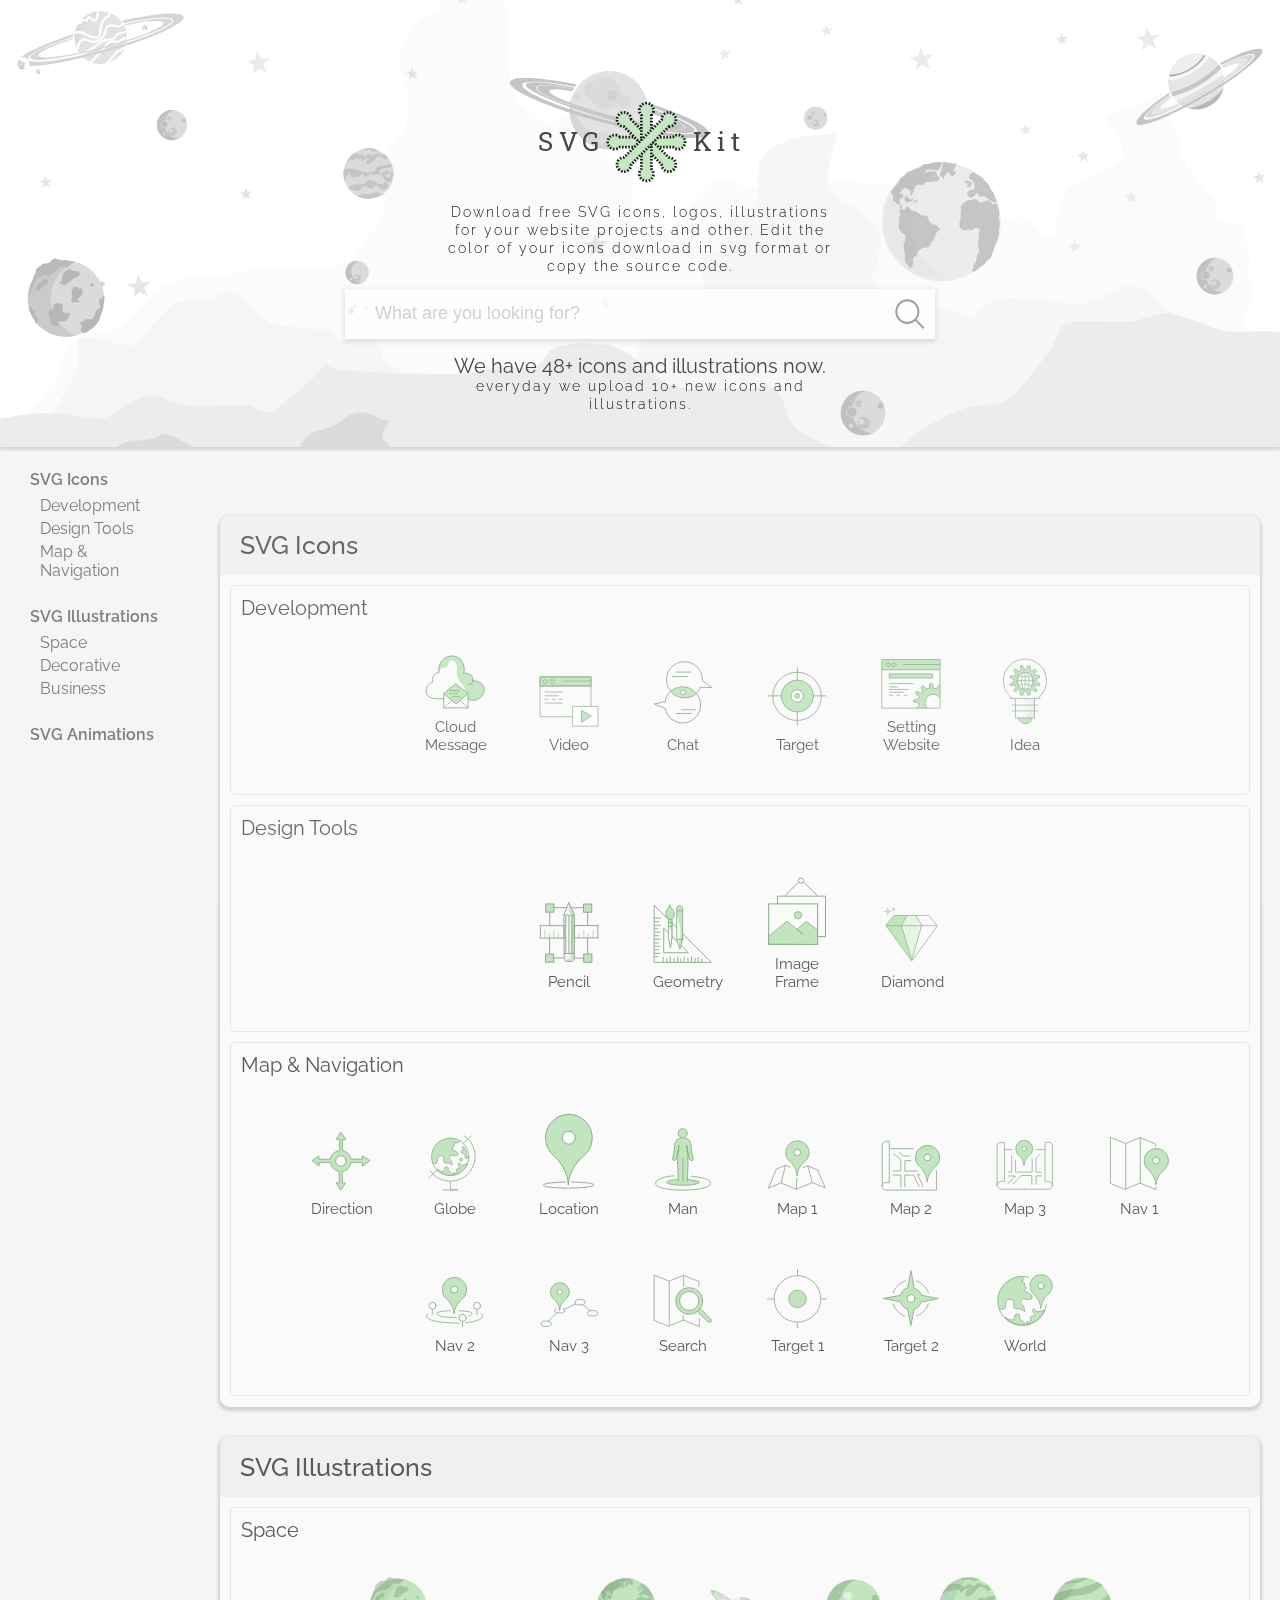
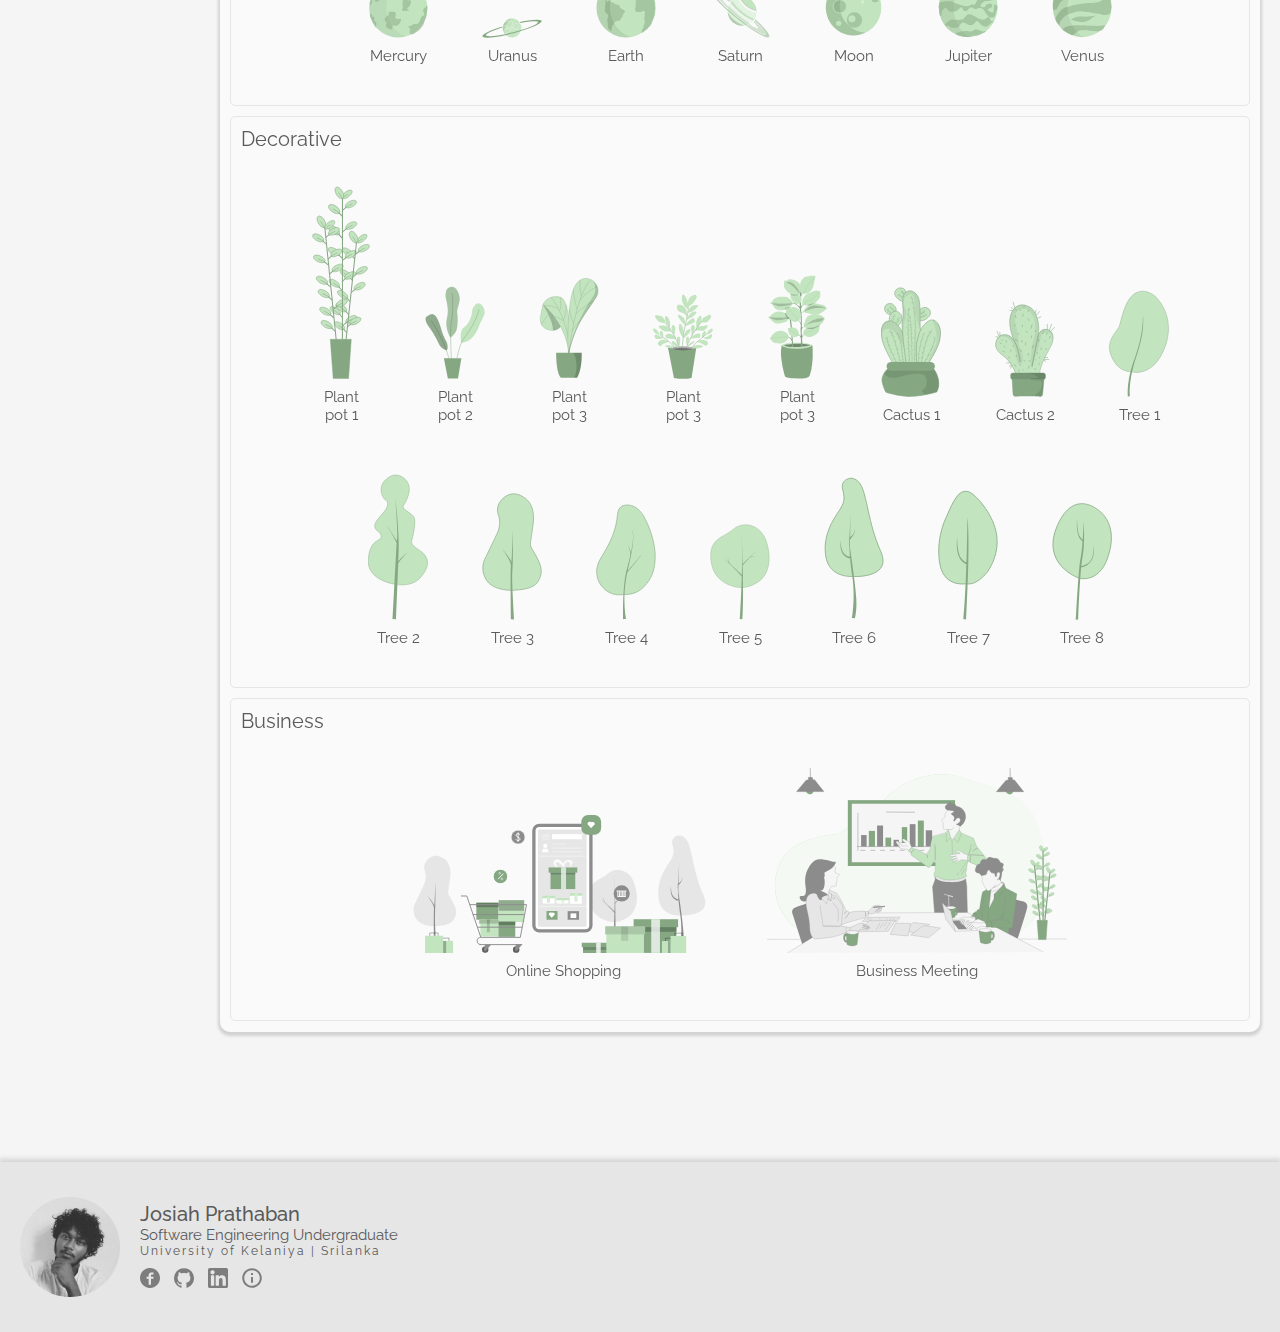
==== commit c3f7b970: "add more svg's" ====
--- a/index.html
+++ b/index.html
@@ -48,6 +48,7 @@
                 <a href="#icons" class="main"> SVG Icons</a>
                 <a href="#development" class="sub"> Development</a>
                 <a href="#designTools" class="sub"> Design Tools</a>
+                <a href="#map&navigation" class="sub">Map & Navigation</a>
 
                 <a href="#illustrations" class="main"> SVG Illustrations</a>
                 <a href="#space" class="sub"> Space</a>
@@ -145,6 +146,93 @@
                     </a>
 
                 </div>
+                <div id="map&navigation" class="cato">
+                    <h4>Map & Navigation</h4>
+                    <a class="downloadable">
+                        <div class="icon" name="Direction">
+                            <img src="res/Icons/Navigation/direction.svg">
+                            <h3>Direction</h3>
+                        </div>
+                    </a>
+                    <a class="downloadable">
+                        <div class="icon" name="Globe">
+                            <img src="res/Icons/Navigation/globe.svg">
+                            <h3>Globe</h3>
+                        </div>
+                    </a>
+                    <a class="downloadable">
+                        <div class="icon" name="Location">
+                            <img src="res/Icons/Navigation/location.svg">
+                            <h3>Location</h3>
+                        </div>
+                    </a>
+                    <a class="downloadable">
+                        <div class="icon" name="Location Man">
+                            <img src="res/Icons/Navigation/man.svg">
+                            <h3>Man</h3>
+                        </div>
+                    </a>
+                    <a class="downloadable">
+                        <div class="icon" name="Map Nav 1">
+                            <img src="res/Icons/Navigation/map1.svg">
+                            <h3>Map 1</h3>
+                        </div>
+                    </a>
+                    <a class="downloadable">
+                        <div class="icon" name="Map Nav 2">
+                            <img src="res/Icons/Navigation/map2.svg">
+                            <h3>Map 2</h3>
+                        </div>
+                    </a>
+                    <a class="downloadable">
+                        <div class="icon" name="Map Nav 3">
+                            <img src="res/Icons/Navigation/map3.svg">
+                            <h3>Map 3</h3>
+                        </div>
+                    </a>
+                    <a class="downloadable">
+                        <div class="icon" name="Map Nav 1">
+                            <img src="res/Icons/Navigation/nav1.svg">
+                            <h3>Nav 1</h3>
+                        </div>
+                    </a>
+                    <a class="downloadable">
+                        <div class="icon" name="Map Nav 2">
+                            <img src="res/Icons/Navigation/nav2.svg">
+                            <h3>Nav 2</h3>
+                        </div>
+                    </a>
+                    <a class="downloadable">
+                        <div class="icon" name="Map Nav 3">
+                            <img src="res/Icons/Navigation/nav3.svg">
+                            <h3>Nav 3</h3>
+                        </div>
+                    </a>
+                    <a class="downloadable">
+                        <div class="icon" name="Map Search">
+                            <img src="res/Icons/Navigation/searchmap.svg">
+                            <h3>Search</h3>
+                        </div>
+                    </a>
+                    <a class="downloadable">
+                        <div class="icon" name="Map Target 1">
+                            <img src="res/Icons/Navigation/target1.svg">
+                            <h3>Target 1</h3>
+                        </div>
+                    </a>
+                    <a class="downloadable">
+                        <div class="icon" name="Map Target 2">
+                            <img src="res/Icons/Navigation/target2.svg">
+                            <h3>Target 2</h3>
+                        </div>
+                    </a>
+                    <a class="downloadable">
+                        <div class="icon" name="World Nav">
+                            <img src="res/Icons/Navigation/world.svg">
+                            <h3>World</h3>
+                        </div>
+                    </a>
+                </div>
             </div>
             <div id="illustrations" class="icons-grid">
                 <h1>SVG Illustrations</h1>
@@ -291,7 +379,7 @@
                     <h4>Business</h4>
                     <a class="downloadable">
                         <div class="icon image" name="Online Shopping">
-                            <img src="res/Illustrations/Busianess/onlineshopping_2.svg">
+                            <img src="res/Illustrations/Busianess/onlineshopping.svg">
                             <h3>Online Shopping</h3>
                         </div>
                     </a>
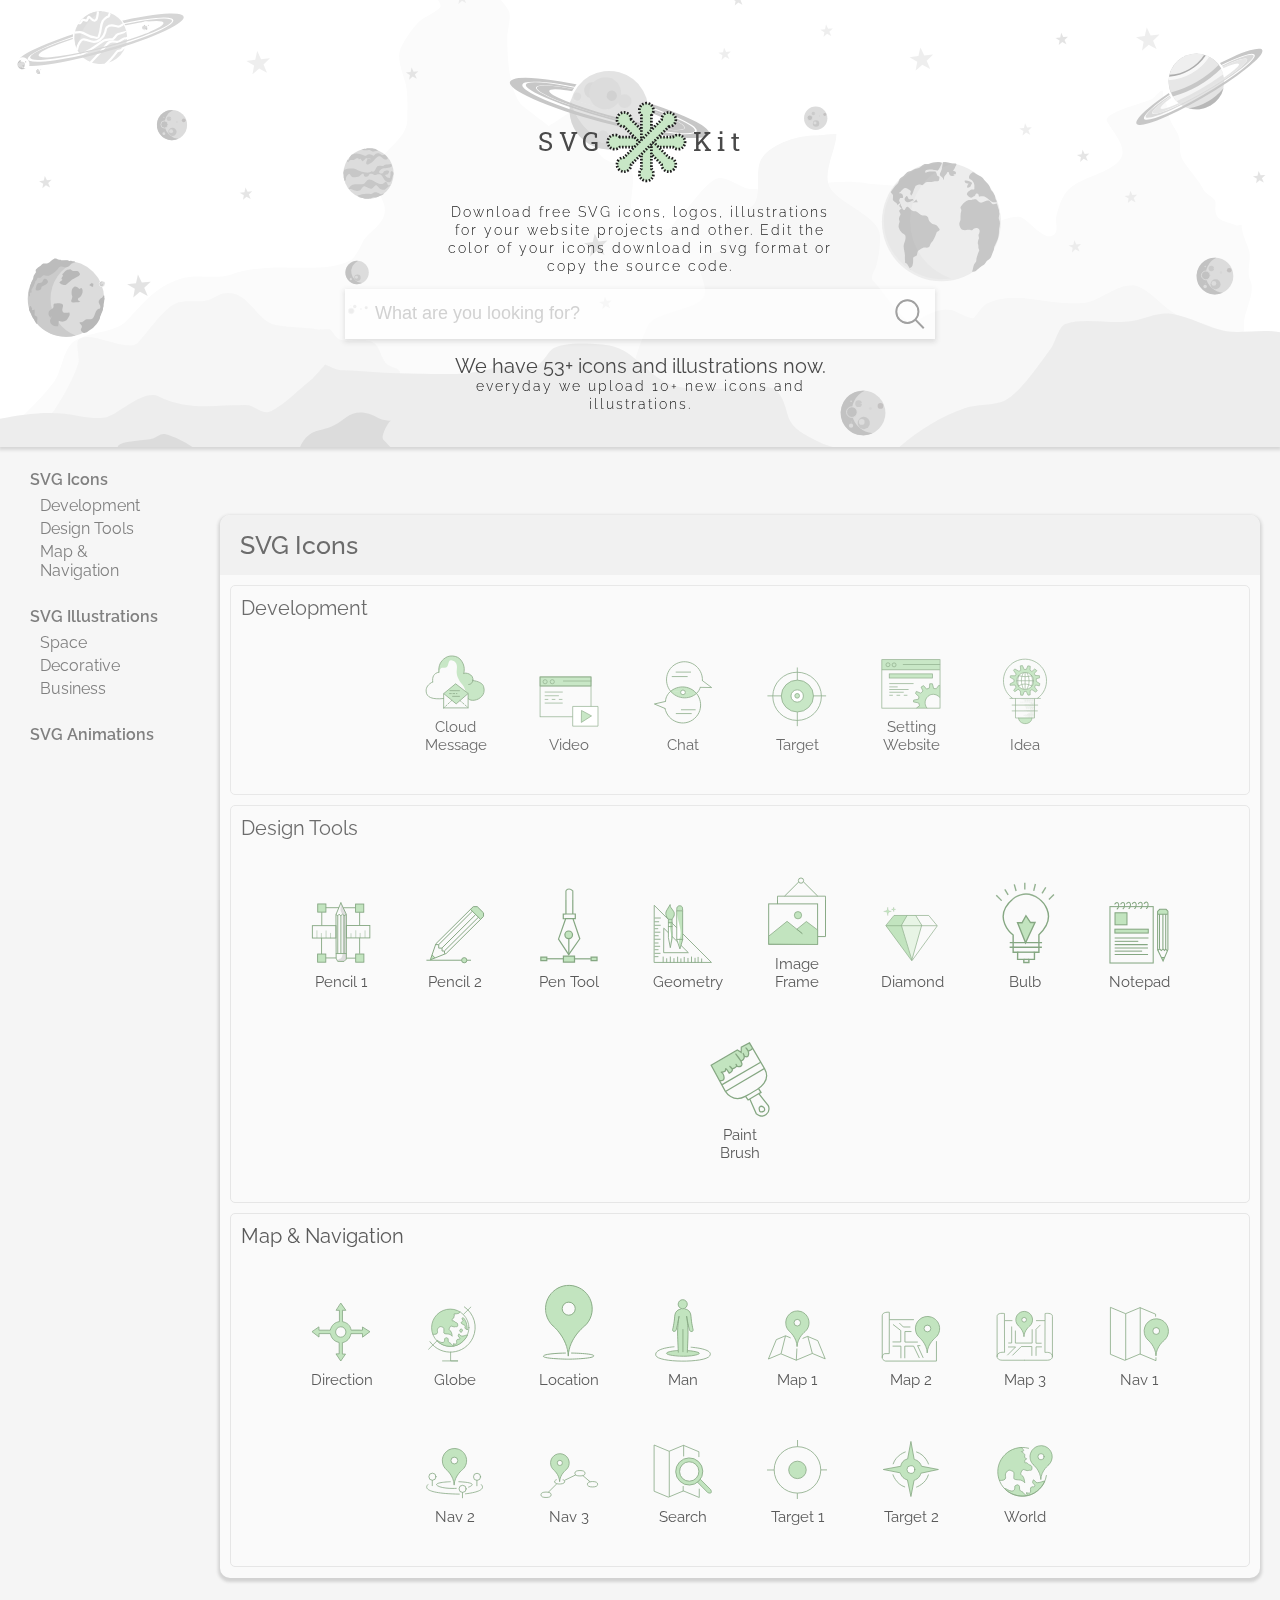
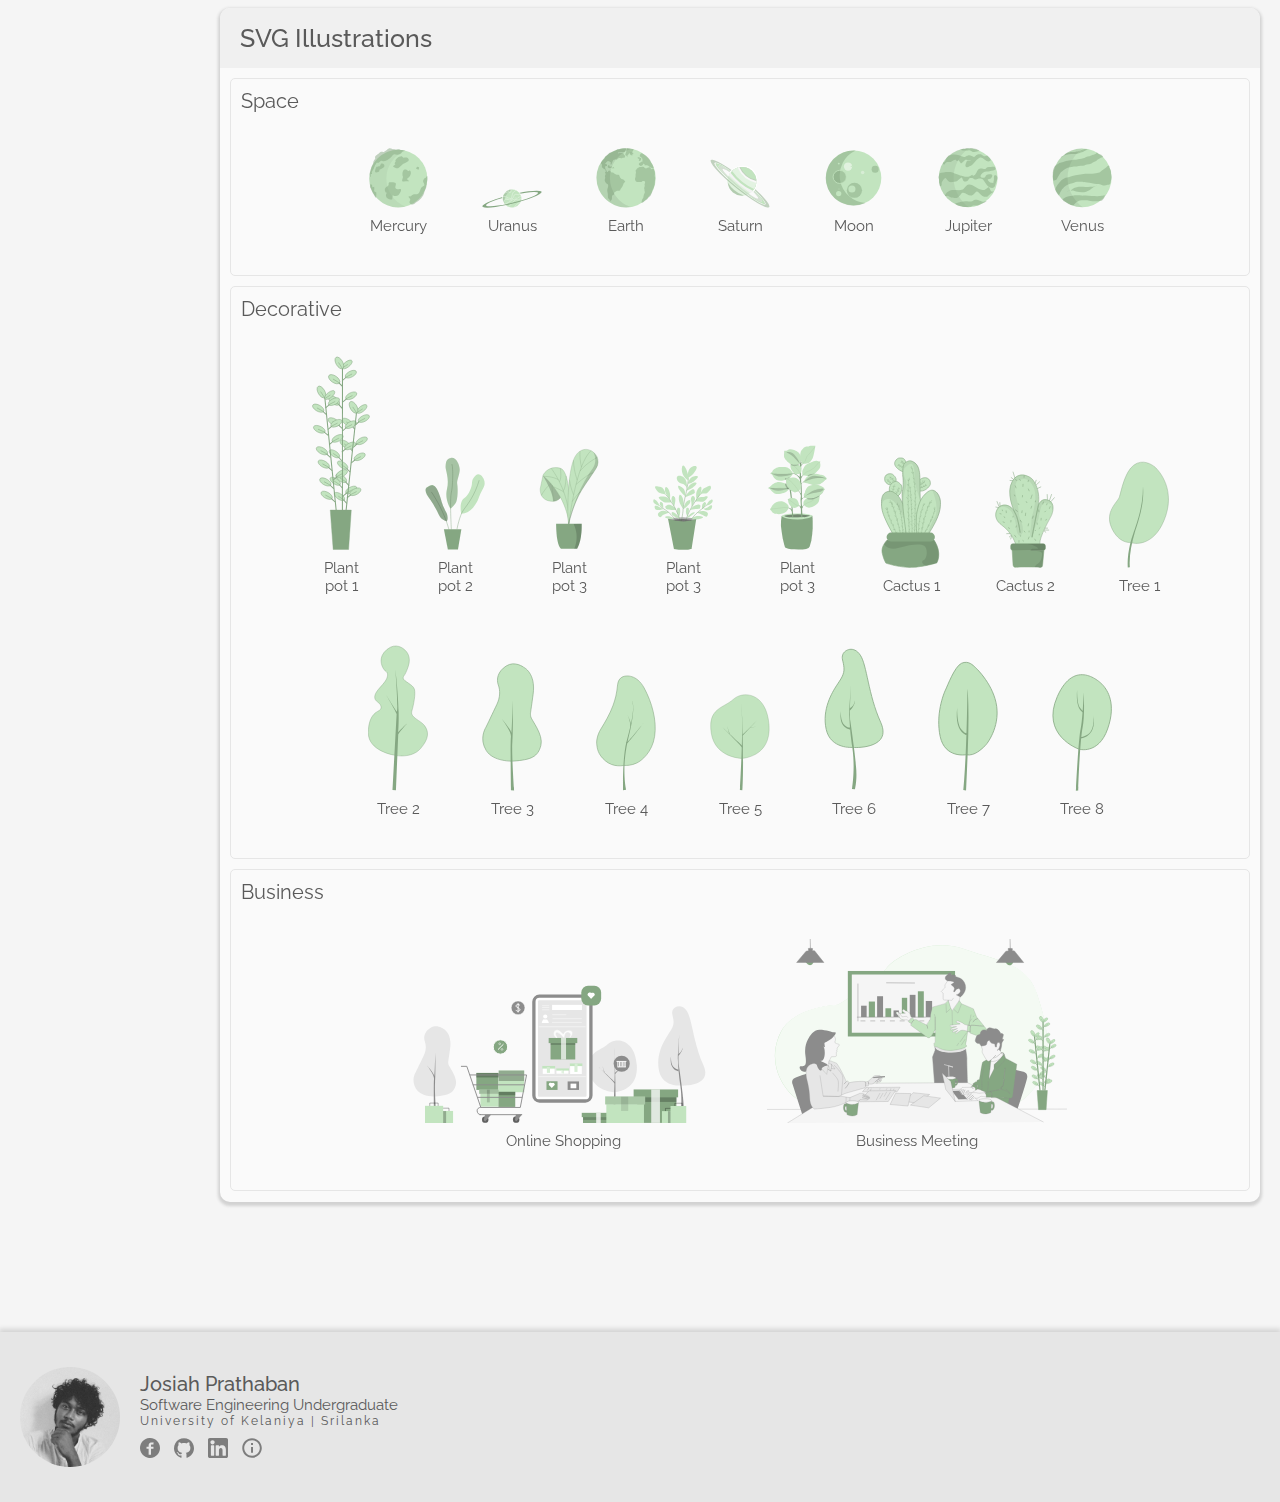
==== commit 21765d81: "add more svg's" ====
--- a/index.html
+++ b/index.html
@@ -117,10 +117,22 @@
                 <div id="designTools" class="cato">
                     <h4>Design Tools</h4>
                     <a class="downloadable">
-                        <div class="icon" name="Pencil">
-                            <img src="res/Icons/DesignTools/pencil.svg">
-                            <h3>Pencil</h3>
-
+                        <div class="icon" name="Pencil 1">
+                            <img src="res/Icons/DesignTools/pencil1.svg">
+                            <h3>Pencil 1</h3>
+
+                        </div>
+                    </a>
+                    <a class="downloadable">
+                        <div class="icon" name="Pencil 2">
+                            <img src="res/Icons/DesignTools/pencil2.svg">
+                            <h3>Pencil 2</h3>
+                        </div>
+                    </a>
+                    <a class="downloadable">
+                        <div class="icon" name="Pen Tool">
+                            <img src="res/Icons/DesignTools/pentool.svg">
+                            <h3>Pen Tool</h3>
                         </div>
                     </a>
                     <a class="downloadable">
@@ -144,8 +156,28 @@
 
                         </div>
                     </a>
-
-                </div>
+                    <a class="downloadable">
+                        <div class="icon" name="Bulb">
+                            <img src="res/Icons/DesignTools/bulb.svg">
+                            <h3>Bulb</h3>
+                        </div>
+                    </a>
+                    <a class="downloadable">
+                        <div class="icon" name="Notepad">
+                            <img src="res/Icons/DesignTools/notepad.svg">
+                            <h3>Notepad</h3>
+                        </div>
+                    </a>
+                    <a class="downloadable">
+                        <div class="icon" name="Paint Brush">
+                            <img src="res/Icons/DesignTools/paintbrush.svg">
+                            <h3>Paint Brush</h3>
+                        </div>
+                    </a>
+
+
+                </div>
+
                 <div id="map&navigation" class="cato">
                     <h4>Map & Navigation</h4>
                     <a class="downloadable">
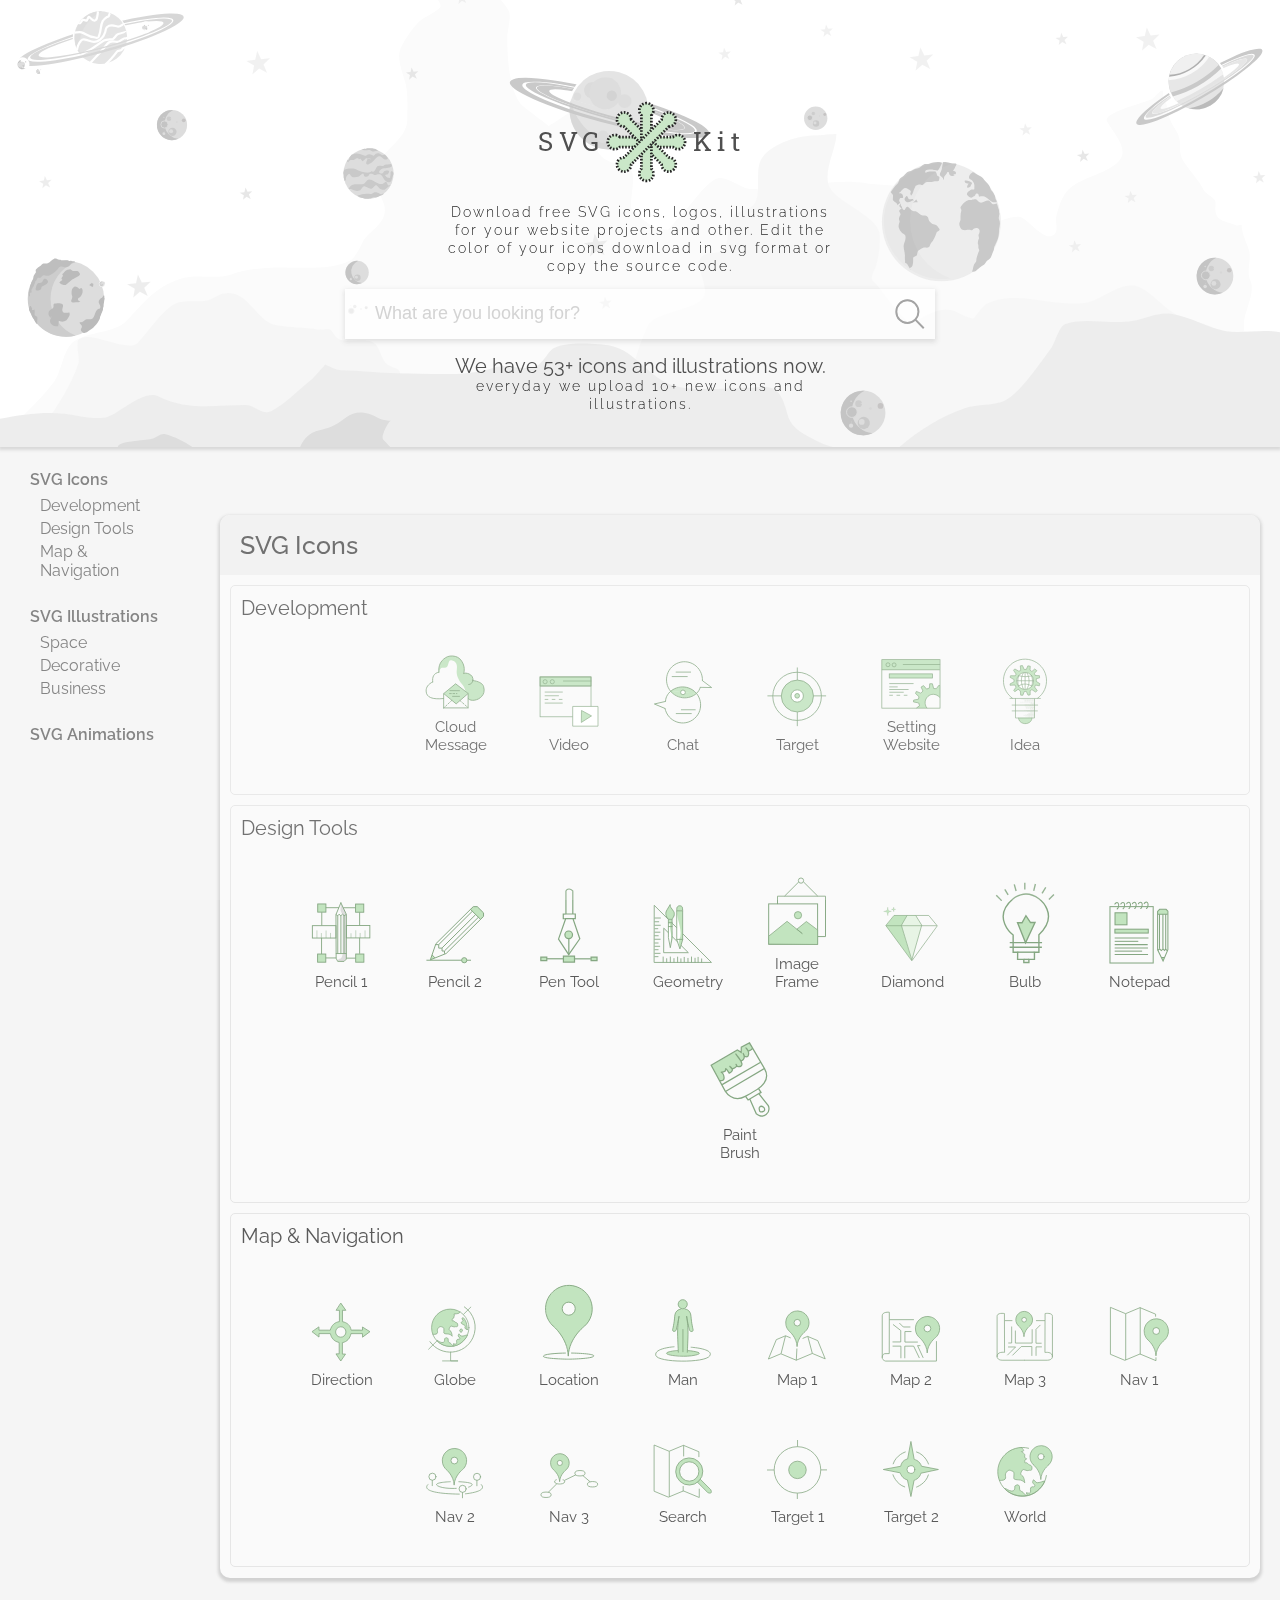
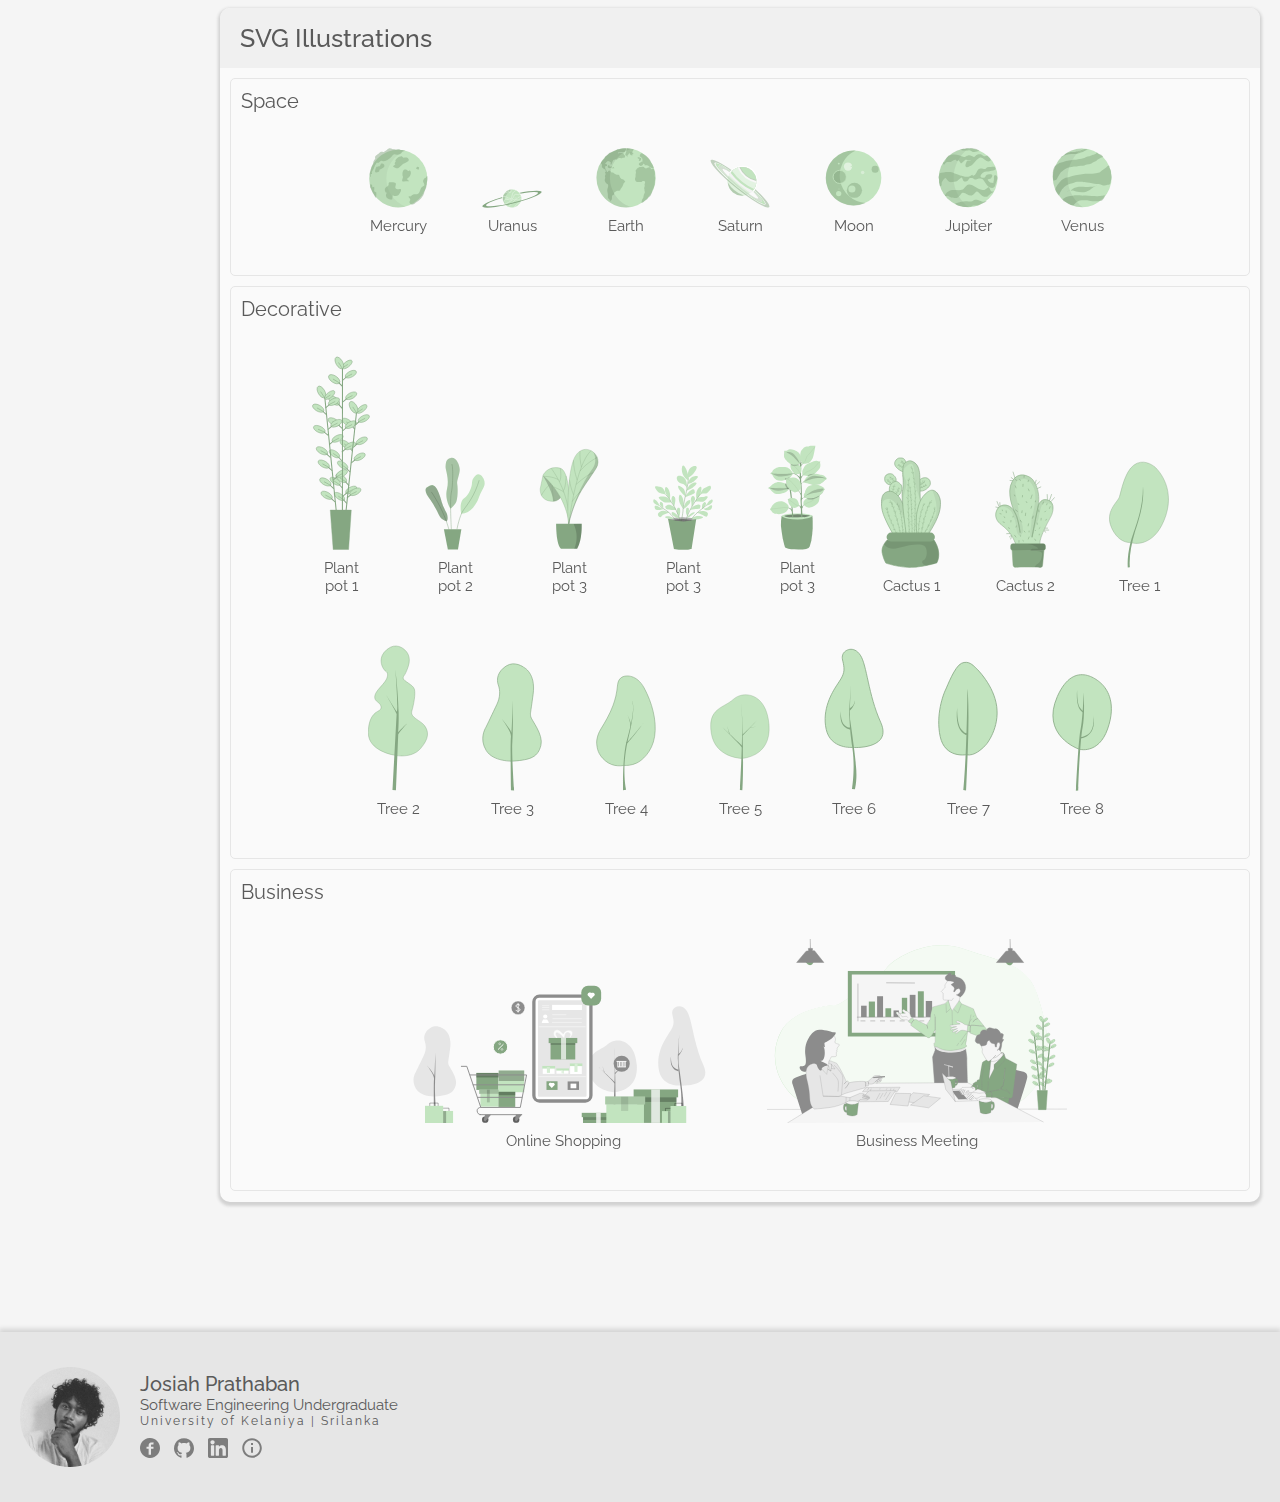
==== commit 19890733: "add more svg's" ====
--- a/index.html
+++ b/index.html
@@ -6,7 +6,7 @@
     <meta charset="UTF-8">
     <meta http-equiv="X-UA-Compatible" content="IE=edge">
     <meta name="viewport" content="width=device-width, initial-scale=1.0">
-    <meta name="description" content="Download free SVG icons, logos, images for your website projects and other. Edit the color of your icons download in svg format or copy the source code.">
+    <meta name="description" content="Download free SVG icons, logos, illustrations for your website projects and other. Edit the color of your icons download in svg format or copy the source code.">
     <title>SVG-Kit</title>
     <link rel="icon" href="lib/images/svg-kit-icon.svg" type="image/svg" sizes="16x16">
     <link rel="stylesheet" href="lib/css/style.css">
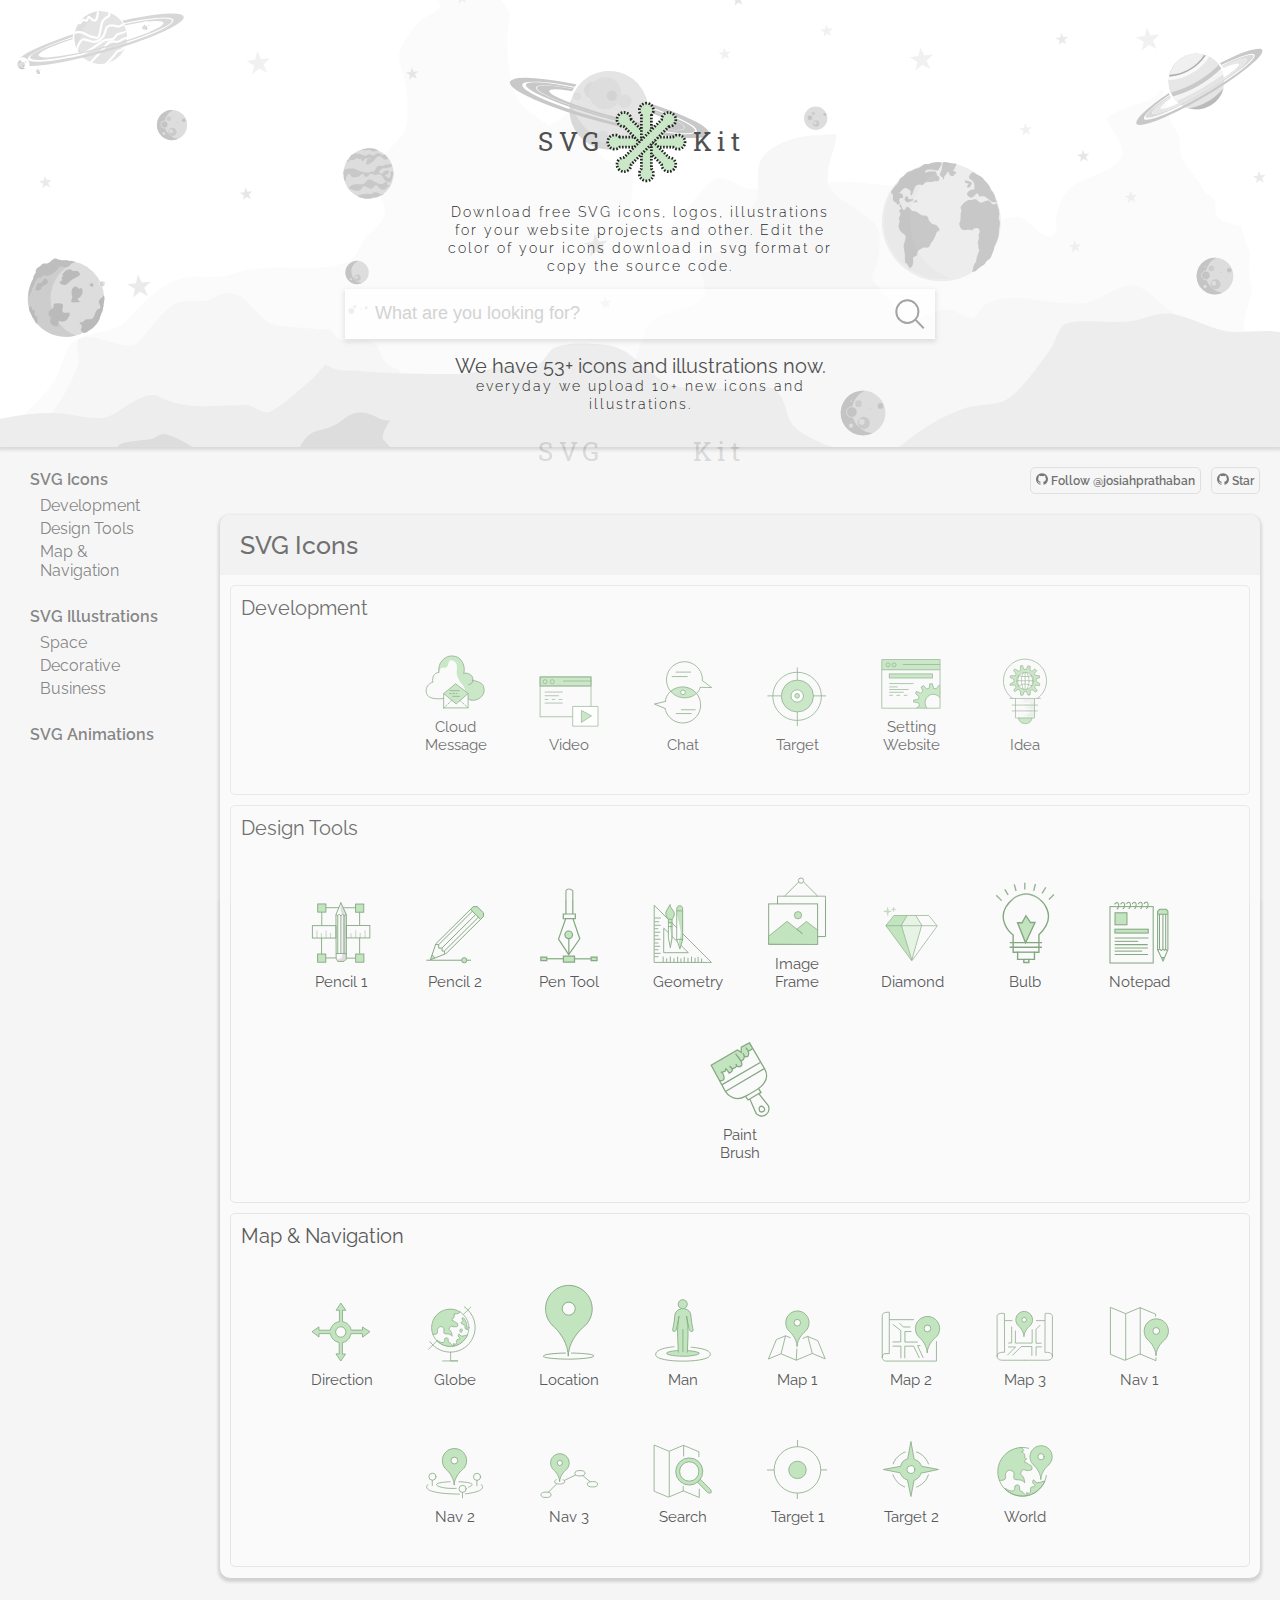
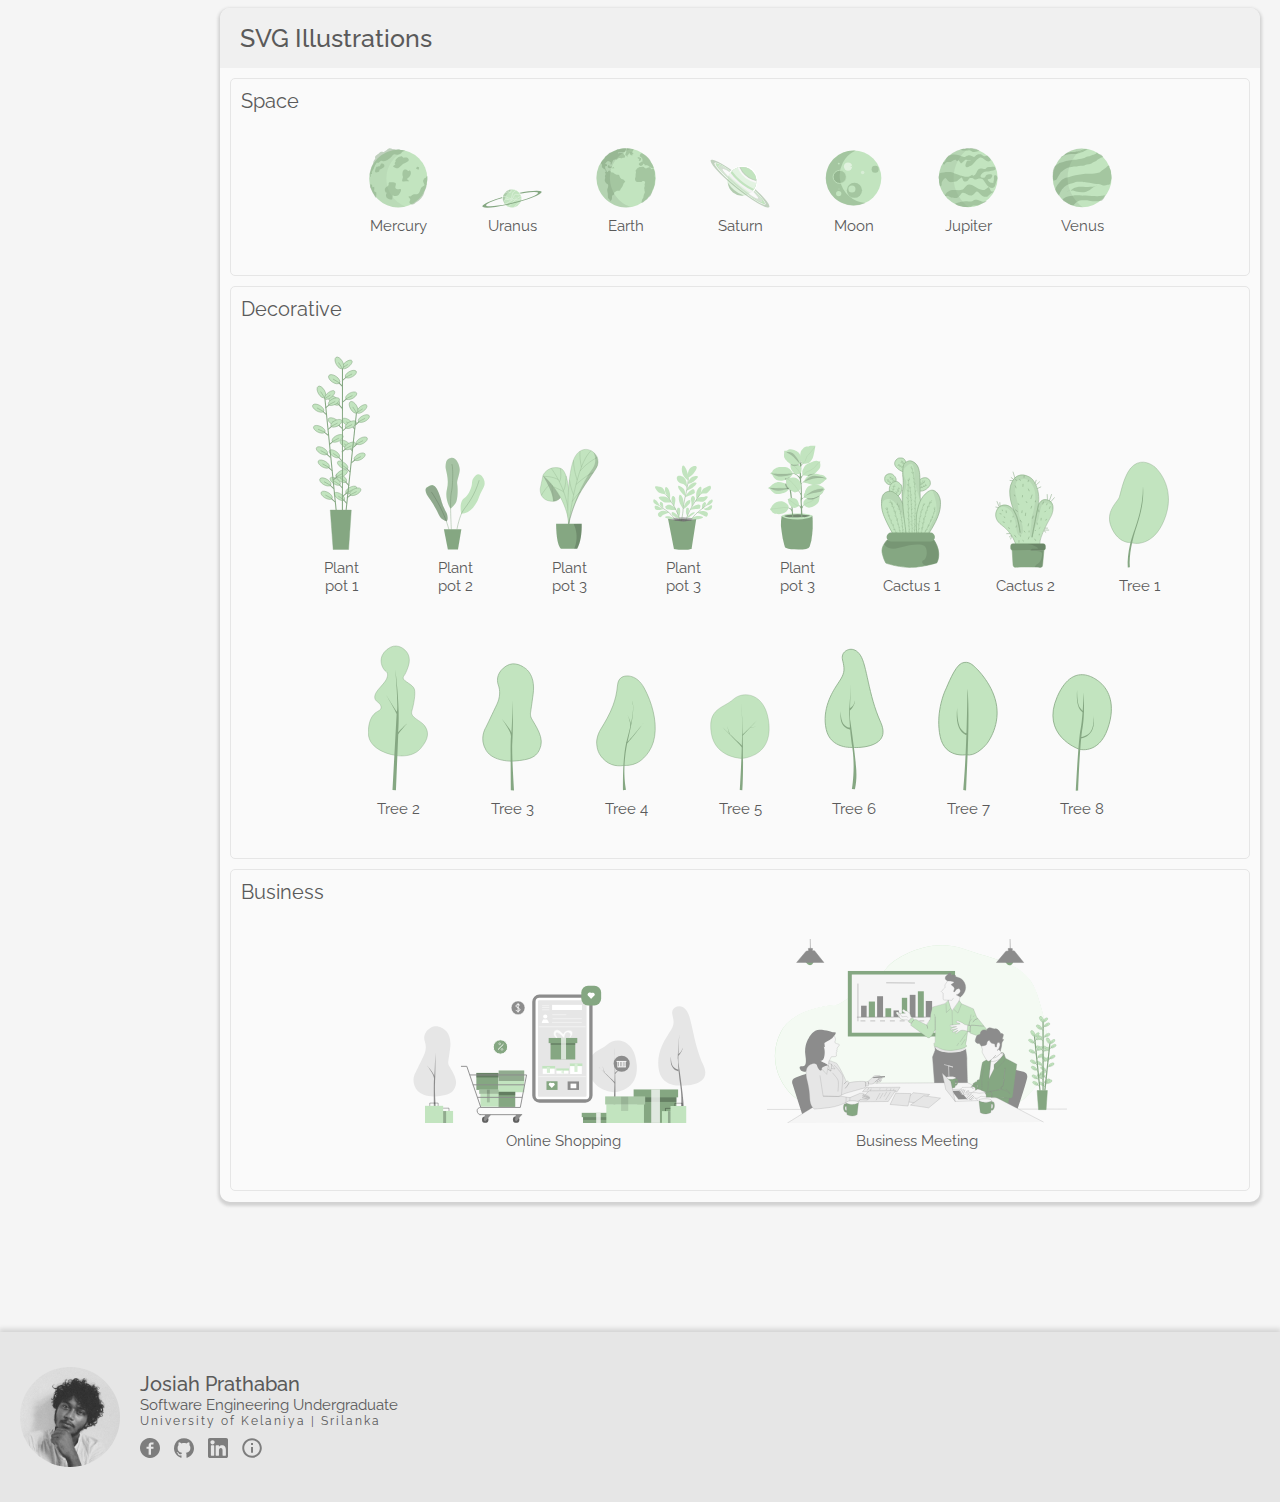
==== commit a9f1b6d7: "change git buttons and loader" ====
--- a/index.html
+++ b/index.html
@@ -20,7 +20,7 @@
         <img src="lib/images/loading.svg">
     </div>
 
-    <div class="header">
+    <div class="header" id="top">
 
         <img src="lib/images/svg-kit.svg"><br/>
         <p> Download free SVG icons, logos, illustrations for your website projects and other. Edit the color of your icons download in svg format or copy the source code.</p><br/>
@@ -33,8 +33,8 @@
     <div class="navback" id="navback"></div>
 
     <div class="git" id="git">
-        <iframe src="https://ghbtns.com/github-btn.html?user=josiahprathaban&repo=svg-kit&type=star&count=true" frameborder="0" scrolling="0" width="80" height="20" title="GitHub"></iframe>
-        <iframe src="https://ghbtns.com/github-btn.html?user=josiahprathaban&type=follow&count=true" frameborder="0" scrolling="0" width="200" height="20" title="GitHub"></iframe>
+        <a href="https://github.com/josiahprathaban/svg-kit" target="_blank"><img src="lib/images/github-logo.svg"> Star</a>
+        <a href="https://github.com/josiahprathaban" target="_blank"><img src="lib/images/github-logo.svg"> Follow @josiahprathaban</a>
     </div>
     <div id="mobilenav">
         <span class="mobilenav">&#9776;</span>
--- a/lib/css/style.css
+++ b/lib/css/style.css
@@ -563,12 +563,31 @@
 .git {
     margin: 20px;
 }
-
-iframe {
+.git a{
+    margin-left: 10px;
     float: right;
-    margin-bottom: 10px;
-    text-align: right;
-}
+    text-decoration: none;
+    color: var(--text-color-1);
+    font-size: 12px;
+    font-weight: 600;
+    background-color: transparent;
+    padding: 5px;
+    border-radius: 5px;
+    border: 1px solid rgb(219, 219, 219);
+
+}
+.git img{
+    width: 12px;
+}
+
+.git a:hover{
+    background-color: rgb(240, 240, 240);
+}
+
+.git a:active{
+    background-color: rgb(230, 230, 230);
+}
+
 
 .footer {
     position: sticky;
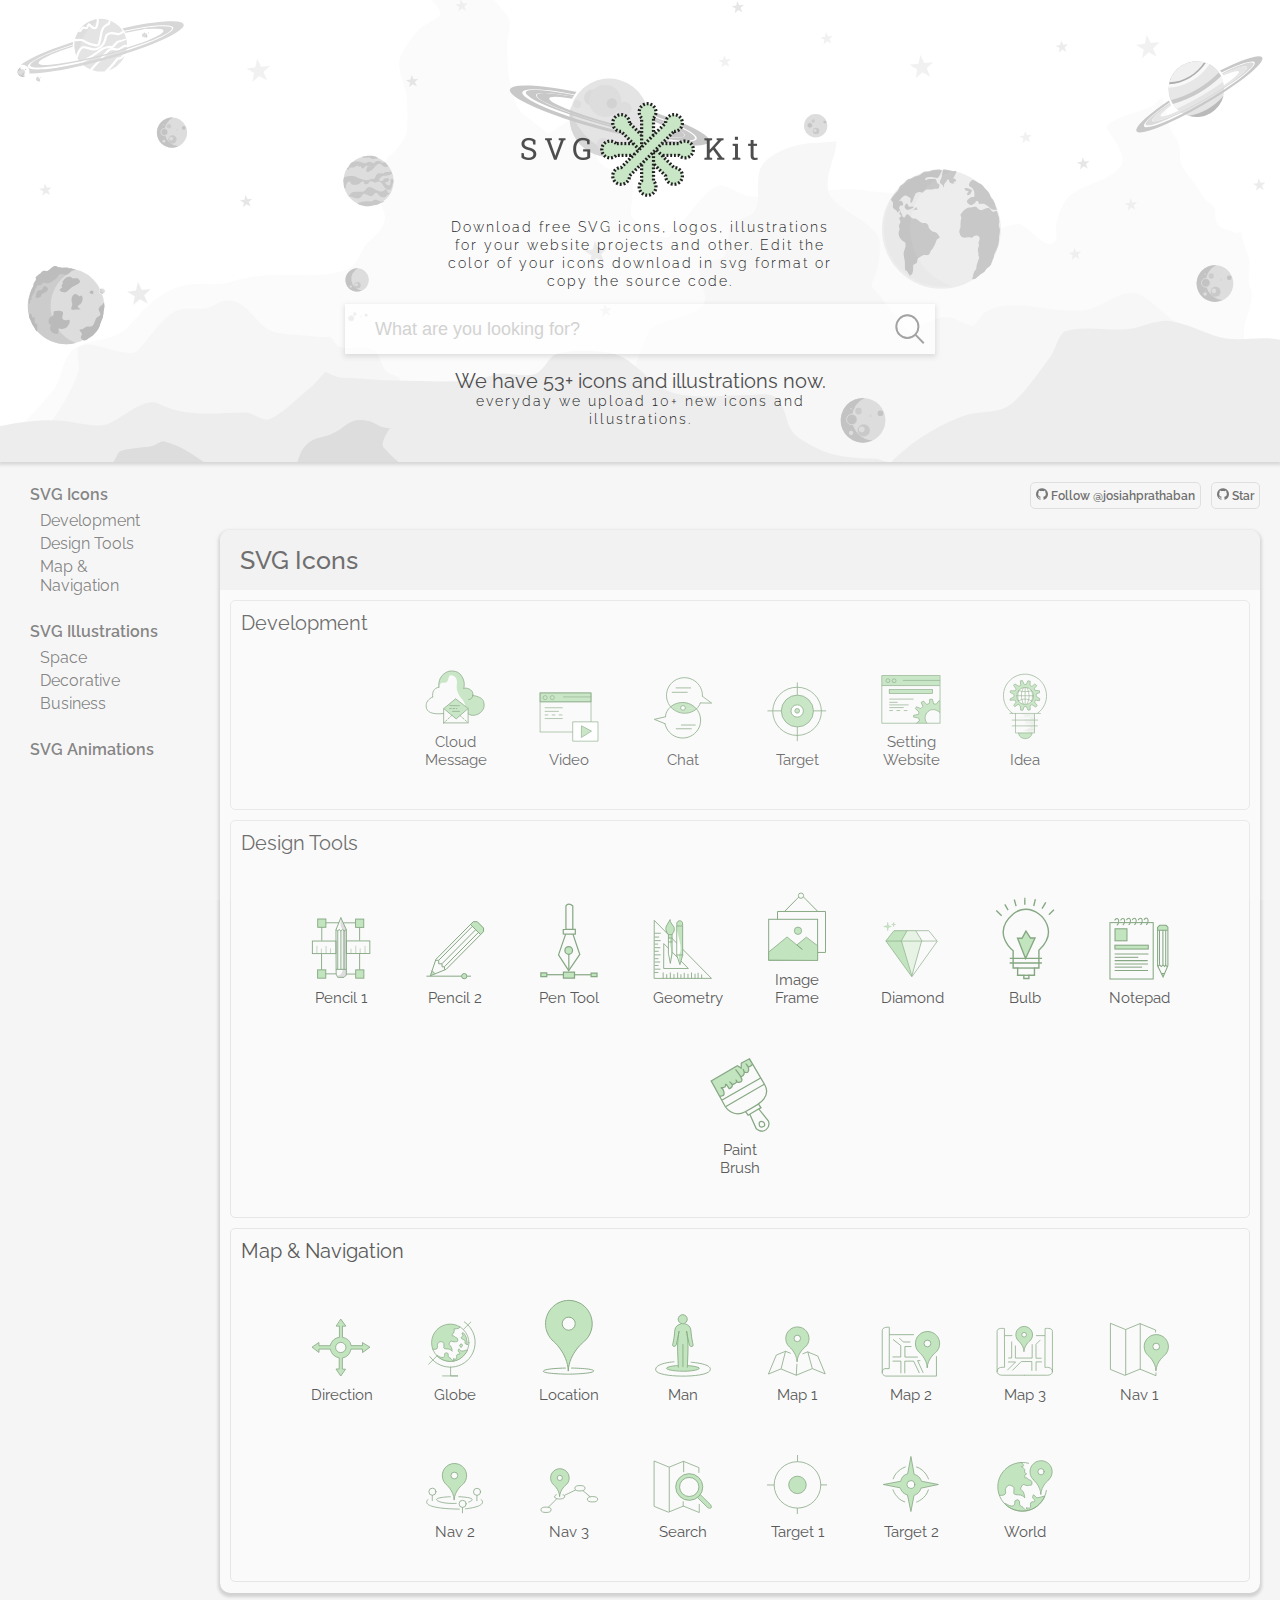
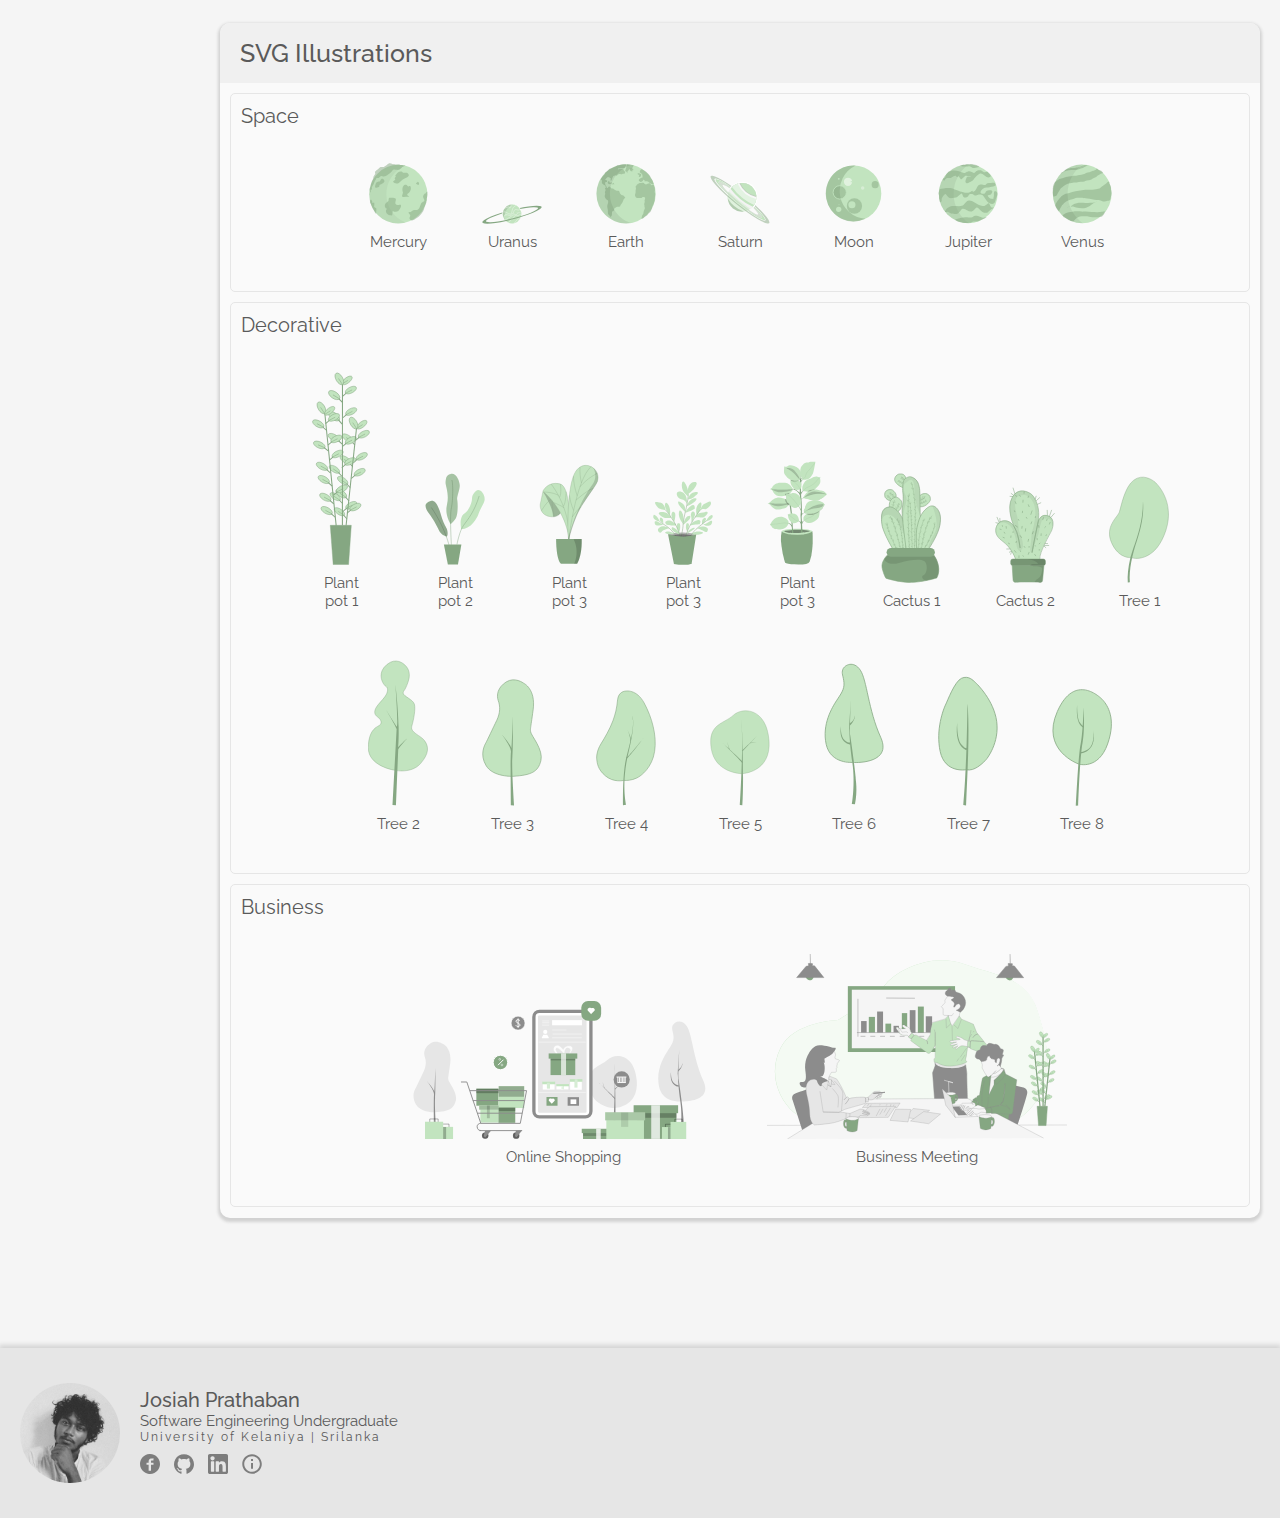
==== commit a7450edd: "change git buttons and loader" ====
--- a/index.html
+++ b/index.html
@@ -22,7 +22,7 @@
 
     <div class="header" id="top">
 
-        <img src="lib/images/svg-kit.svg"><br/>
+        <img src="lib/images/svg-kit.png" width="250px"><br/>
         <p> Download free SVG icons, logos, illustrations for your website projects and other. Edit the color of your icons download in svg format or copy the source code.</p><br/>
         <div class="search"><input id="search" type="text" placeholder="What are you looking for?">
             <a id="searchbutton"><img src="lib/images/search-svgrepo-com.svg"></a>
